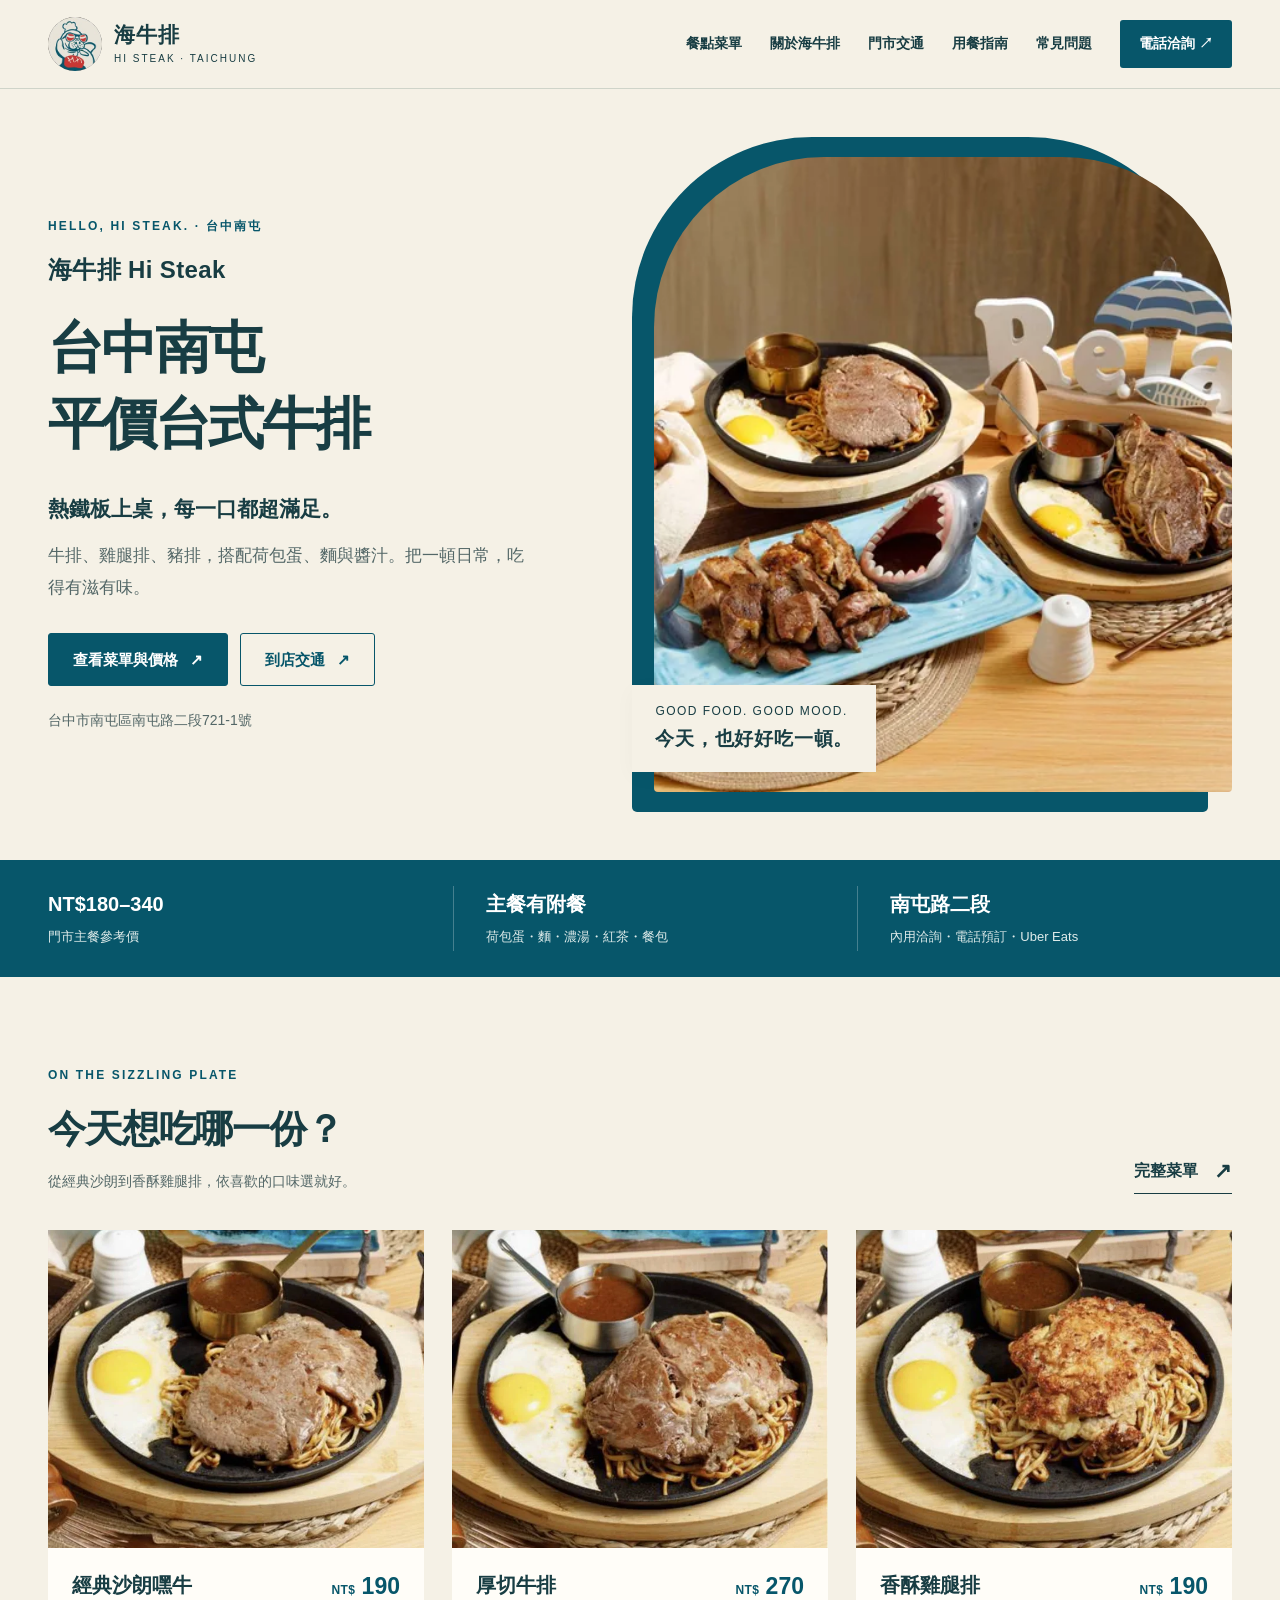
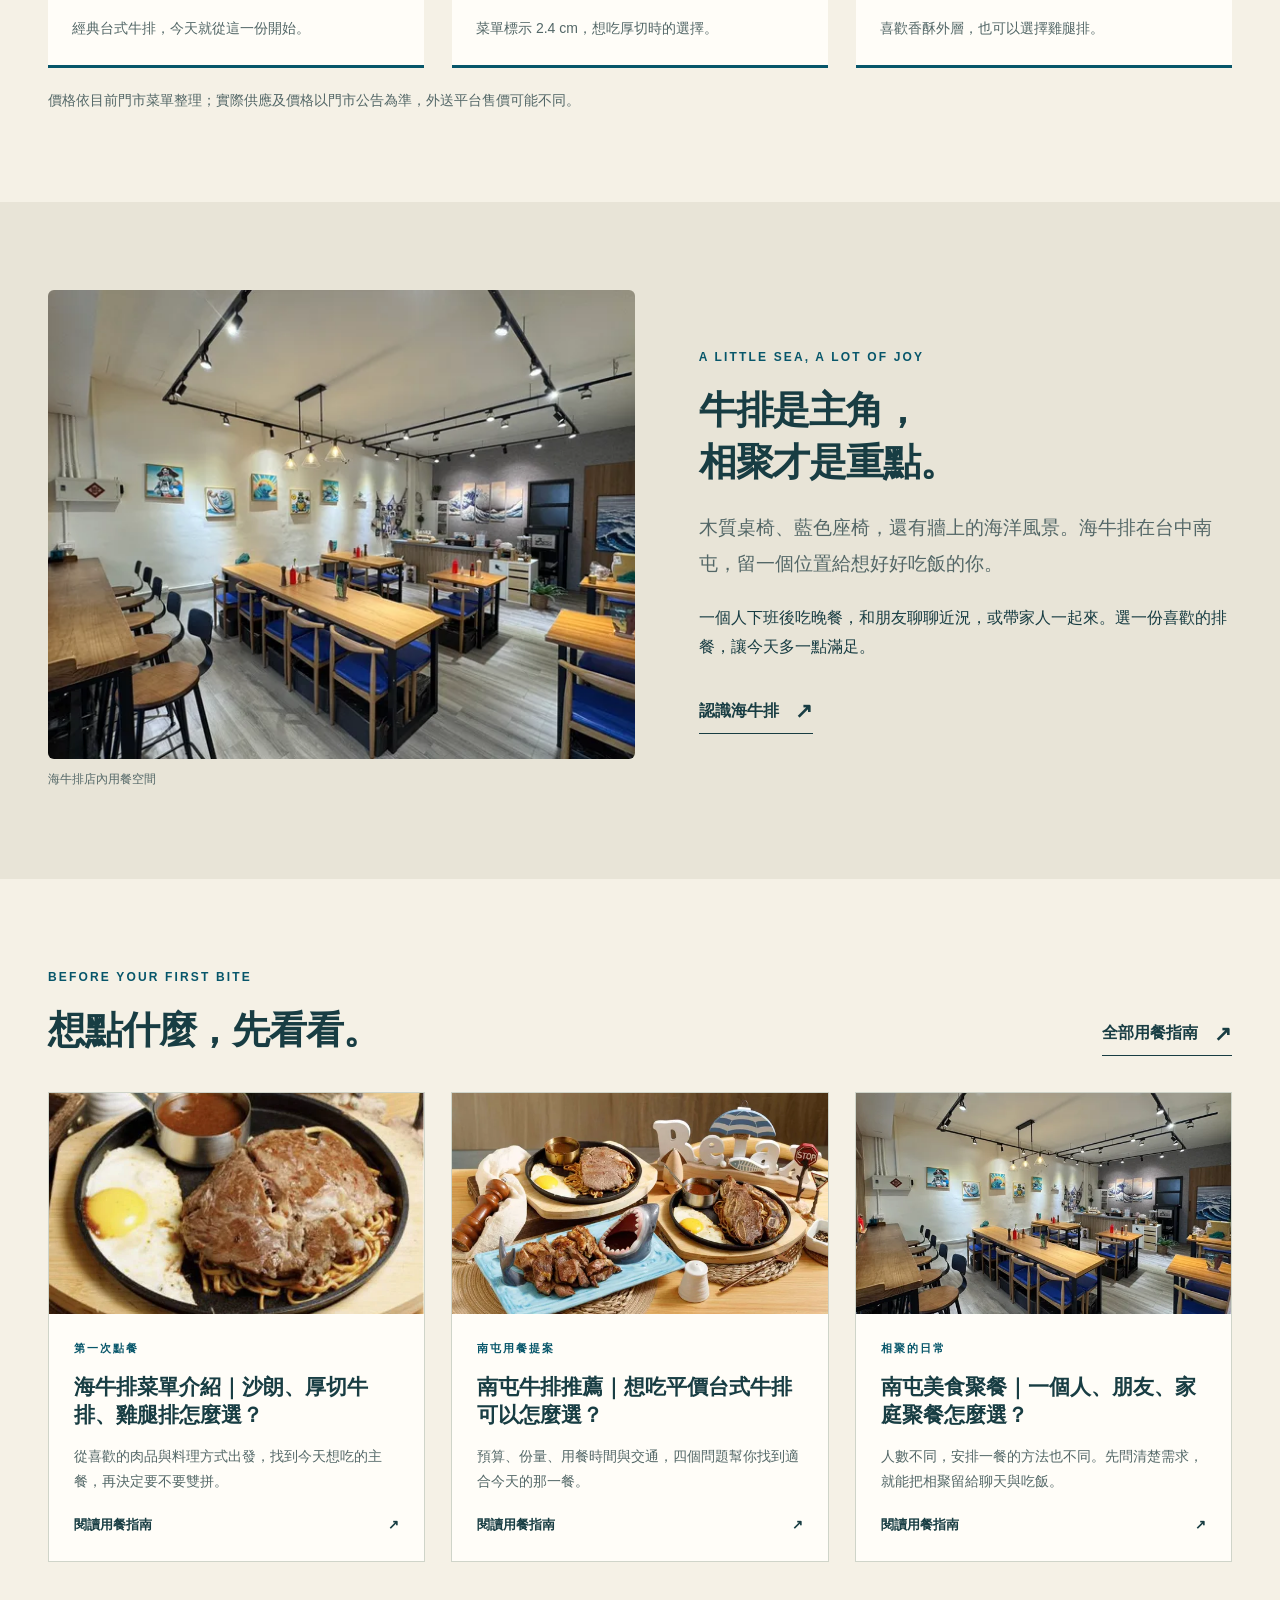
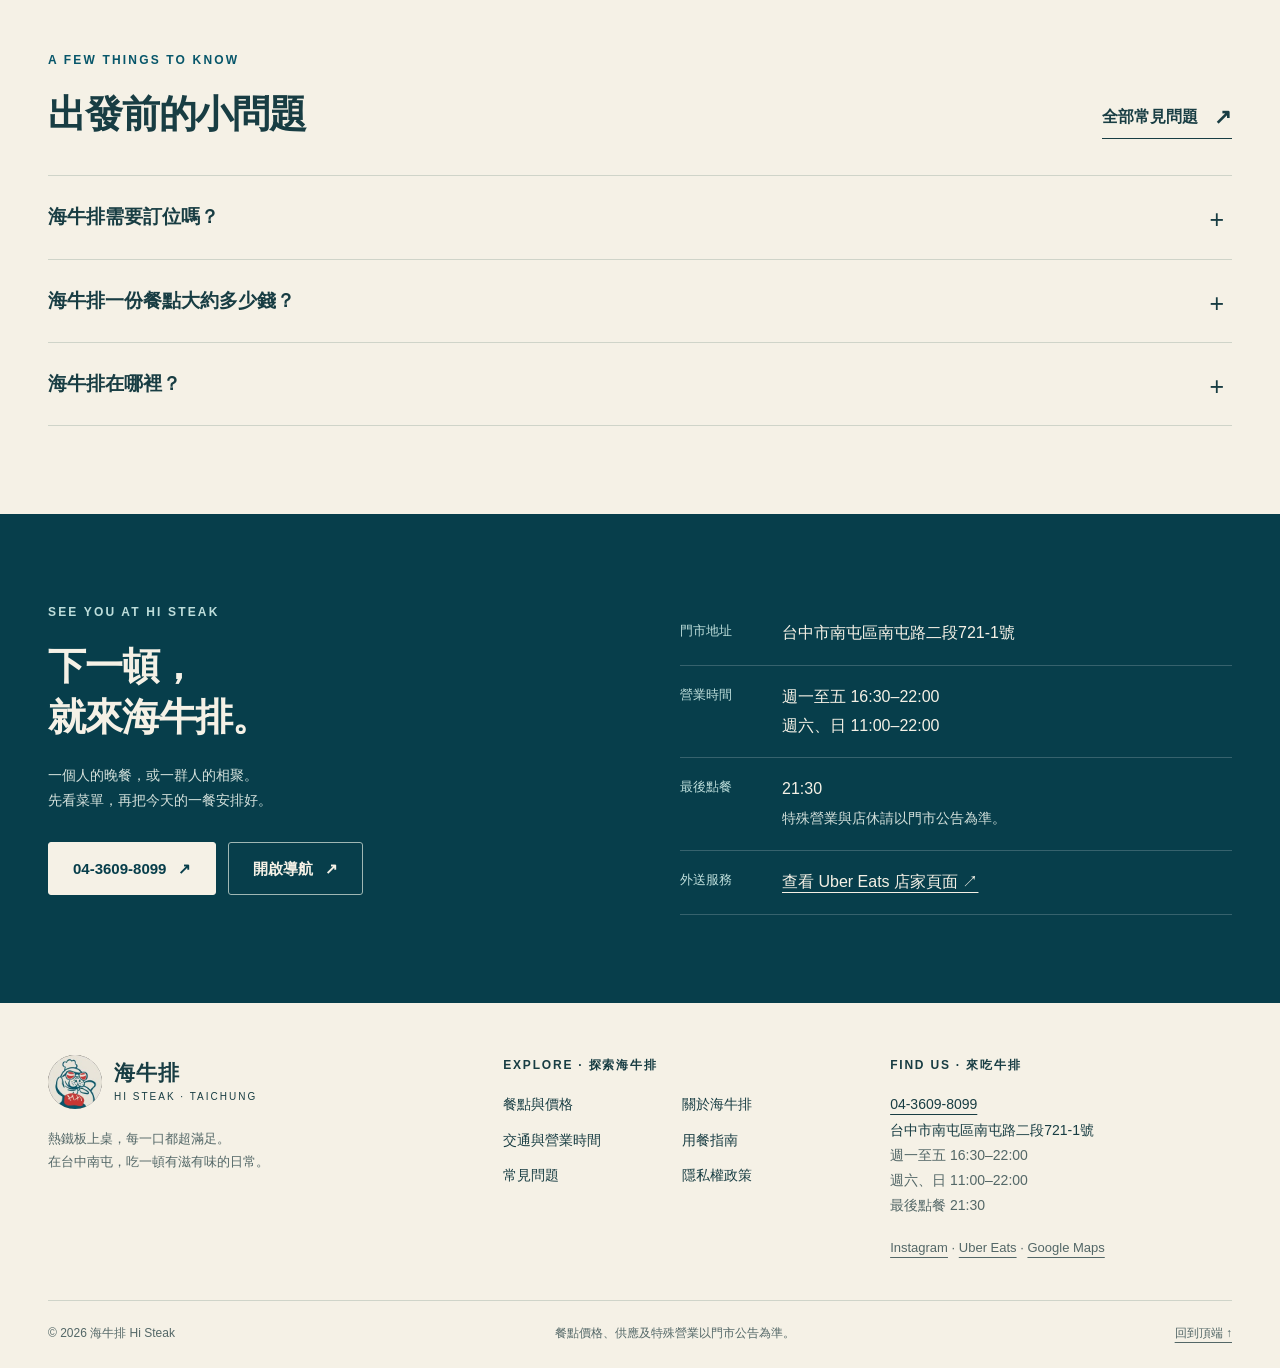
==== index.html @ e8133f8e "first commit" ====
<!doctype html>
<html lang="zh-Hant-TW" class="no-js">
<head>
<meta charset="utf-8"><meta name="viewport" content="width=device-width, initial-scale=1">
<title>海牛排 Hi Steak｜台中南屯平價台式牛排</title>
<meta name="description" content="海牛排 Hi Steak 官方網站。台中南屯路二段平價台式鐵板排餐，門市主餐 NT$180–340，提供牛排、雞腿排、豬排。查看文字菜單、地址、營業時間與 Uber Eats 外送資訊。">
<meta name="robots" content="index,follow,max-image-preview:large">
<meta name="theme-color" content="#07566a">
<link rel="canonical" href="https://histeak.shop/">
<meta property="og:type" content="website"><meta property="og:locale" content="zh_TW">
<meta property="og:site_name" content="海牛排 Hi Steak"><meta property="og:title" content="海牛排 Hi Steak｜台中南屯平價台式牛排">
<meta property="og:description" content="海牛排 Hi Steak 官方網站。台中南屯路二段平價台式鐵板排餐，門市主餐 NT$180–340，提供牛排、雞腿排、豬排。查看文字菜單、地址、營業時間與 Uber Eats 外送資訊。"><meta property="og:url" content="https://histeak.shop/">
<meta property="og:image" content="https://histeak.shop/assets/histeak-social.jpg"><meta property="og:image:width" content="1200"><meta property="og:image:height" content="630"><meta property="og:image:alt" content="海牛排 Hi Steak 台式鐵板排餐">
<meta name="twitter:card" content="summary_large_image"><meta name="twitter:title" content="海牛排 Hi Steak｜台中南屯平價台式牛排"><meta name="twitter:description" content="海牛排 Hi Steak 官方網站。台中南屯路二段平價台式鐵板排餐，門市主餐 NT$180–340，提供牛排、雞腿排、豬排。查看文字菜單、地址、營業時間與 Uber Eats 外送資訊。"><meta name="twitter:image" content="https://histeak.shop/assets/histeak-social.jpg">
<link rel="icon" type="image/jpeg" href="assets/logo.jpg"><link rel="stylesheet" href="styles.css">
<script src="script.js" defer></script>
<script type="application/ld+json">{
  "@context": "https://schema.org",
  "@graph": [
    {
      "@type": "Restaurant",
      "@id": "https://histeak.shop/#restaurant",
      "name": "海牛排 Hi Steak",
      "alternateName": [
        "海牛排",
        "Hi Steak",
        "海牛排 Hi STEAK"
      ],
      "url": "https://histeak.shop/",
      "telephone": "+886436098099",
      "description": "位於台中市南屯區南屯路二段的平價台式鐵板排餐餐廳，提供牛排、雞排、雞腿排與豬排。",
      "address": {
        "@type": "PostalAddress",
        "streetAddress": "南屯路二段721-1號",
        "addressLocality": "南屯區",
        "addressRegion": "台中市",
        "addressCountry": "TW"
      },
      "geo": {
        "@type": "GeoCoordinates",
        "latitude": 24.141104,
        "longitude": 120.6361726
      },
      "image": [
        "https://histeak.shop/assets/histeak-table-1200.webp",
        "https://histeak.shop/assets/histeak-interior-1200.webp"
      ],
      "logo": "https://histeak.shop/assets/logo.jpg",
      "servesCuisine": [
        "台式牛排",
        "鐵板排餐"
      ],
      "priceRange": "NT$180–340（門市主餐）",
      "hasMenu": "https://histeak.shop/menu/",
      "menu": "https://histeak.shop/menu/",
      "hasMap": "https://www.google.com/maps/search/?api=1&query=%E6%B5%B7%E7%89%9B%E6%8E%92%20Hi%20Steak&query_place_id=ChIJCwznMwA9aTQRCkrQwihSu3w",
      "sameAs": [
        "https://www.instagram.com/hi_steakhouse/",
        "https://www.ubereats.com/tw/store/%E6%B5%B7%E7%89%9B%E6%8E%92-hi-steak/OaaZ4mz2W0aBt57IbIxc4g"
      ],
      "openingHoursSpecification": [
        {
          "@type": "OpeningHoursSpecification",
          "dayOfWeek": [
            "Monday",
            "Tuesday",
            "Wednesday",
            "Thursday",
            "Friday"
          ],
          "opens": "16:30",
          "closes": "22:00"
        },
        {
          "@type": "OpeningHoursSpecification",
          "dayOfWeek": [
            "Saturday",
            "Sunday"
          ],
          "opens": "11:00",
          "closes": "22:00"
        }
      ]
    },
    {
      "@type": "WebSite",
      "@id": "https://histeak.shop/#website",
      "url": "https://histeak.shop/",
      "name": "海牛排 Hi Steak",
      "alternateName": [
        "海牛排",
        "Hi Steak"
      ],
      "inLanguage": "zh-Hant-TW",
      "publisher": {
        "@id": "https://histeak.shop/#restaurant"
      }
    },
    {
      "@type": "WebPage",
      "@id": "https://histeak.shop/#webpage",
      "url": "https://histeak.shop/",
      "name": "海牛排 Hi Steak｜台中南屯平價台式牛排",
      "description": "海牛排 Hi Steak 官方網站。台中南屯路二段平價台式鐵板排餐，門市主餐 NT$180–340，提供牛排、雞腿排、豬排。查看文字菜單、地址、營業時間與 Uber Eats 外送資訊。",
      "inLanguage": "zh-Hant-TW",
      "isPartOf": {
        "@id": "https://histeak.shop/#website"
      },
      "about": {
        "@id": "https://histeak.shop/#restaurant"
      }
    }
  ]
}</script>
</head>
<body><a class="skip" href="#main">跳至主要內容</a><header class="site-header" id="top"><nav class="nav-shell wrap" aria-label="主要導覽"><a class="brand" href="/" data-local="index.html" aria-label="海牛排 Hi Steak 首頁"><img src="assets/logo.jpg" width="54" height="54" alt=""><span><strong>海牛排</strong><small>HI STEAK · TAICHUNG</small></span></a><button class="nav-toggle" aria-controls="nav-links" aria-expanded="false" aria-label="開啟導覽選單">選單 <span aria-hidden="true">☰</span></button><div class="nav-links" id="nav-links"><a href="/menu/" data-local="menu/index.html">餐點菜單</a><a href="/about/" data-local="about/index.html">關於海牛排</a><a href="/location/" data-local="location/index.html">門市交通</a><a href="/blog/" data-local="blog/index.html">用餐指南</a><a href="/faq/" data-local="faq/index.html">常見問題</a><a class="nav-phone" href="tel:+886436098099">電話洽詢 ↗</a></div></nav></header><main id="main"><section class="hero wrap"><div><p class="eyebrow">HELLO, HI STEAK. · 台中南屯</p><h1><span class="name">海牛排 Hi Steak<span class="sep">｜</span></span><span class="locale">台中南屯<br>平價台式牛排</span></h1><p class="tagline">熱鐵板上桌，每一口都超滿足。</p><p class="lead">牛排、雞腿排、豬排，搭配荷包蛋、麵與醬汁。把一頓日常，吃得有滋有味。</p><div class="actions"><a class="button" href="/menu/" data-local="menu/index.html">查看菜單與價格 <span aria-hidden="true">↗</span></a><a class="button outline" href="/location/" data-local="location/index.html">到店交通 <span aria-hidden="true">↗</span></a></div><p class="small" style="margin-top:22px">台中市南屯區南屯路二段721-1號</p></div><figure class="hero-photo"><img src="assets/histeak-table-1200.webp" alt="海牛排沙朗、帶骨牛小排與肉類餐點擺放在木桌上" width="1200" height="960" decoding="async" fetchpriority="high" srcset="assets/histeak-table-640.webp 640w, assets/histeak-table-1200.webp 1200w, assets/histeak-table-1800.webp 1800w" sizes="(max-width: 800px) calc(100vw - 40px), 600px"><figcaption>GOOD FOOD. GOOD MOOD.<strong>今天，也好好吃一頓。</strong></figcaption></figure></section>
<div class="ribbon"><div class="wrap ribbon-inner"><div><strong>NT$180–340</strong><span>門市主餐參考價</span></div><div><strong>主餐有附餐</strong><span>荷包蛋・麵・濃湯・紅茶・餐包</span></div><div><strong>南屯路二段</strong><span>內用洽詢・電話預訂・Uber Eats</span></div></div></div>
<section class="section wrap" id="steaks"><div id="menu" class="section-head"><div><p class="eyebrow">ON THE SIZZLING PLATE</p><h2>今天想吃哪一份？</h2><p class="small">從經典沙朗到香酥雞腿排，依喜歡的口味選就好。</p></div><a class="text-link" href="/menu/" data-local="menu/index.html">完整菜單 <span class="arrow" aria-hidden="true">↗</span></a></div><div class="dish-grid"><article class="dish-card"><figure><img src="assets/sirloin.webp" alt="海牛排經典沙朗嘿牛搭配荷包蛋與麵" width="640" height="643" decoding="async" loading="lazy"></figure><div class="dish-body"><div class="dish-meta"><h3>經典沙朗嘿牛</h3><div class="price"><small>NT$</small> 190</div></div><p>經典台式牛排，今天就從這一份開始。</p></div></article><article class="dish-card"><figure><img src="assets/thick-steak.webp" alt="海牛排厚切牛排搭配荷包蛋與麵" width="640" height="640" decoding="async" loading="lazy"></figure><div class="dish-body"><div class="dish-meta"><h3>厚切牛排</h3><div class="price"><small>NT$</small> 270</div></div><p>菜單標示 2.4 cm，想吃厚切時的選擇。</p></div></article><article class="dish-card"><figure><img src="assets/crispy-chicken.webp" alt="海牛排香酥雞腿排搭配荷包蛋與麵" width="640" height="643" decoding="async" loading="lazy"></figure><div class="dish-body"><div class="dish-meta"><h3>香酥雞腿排</h3><div class="price"><small>NT$</small> 190</div></div><p>喜歡香酥外層，也可以選擇雞腿排。</p></div></article></div><p class="small" style="margin-top:20px">價格依目前門市菜單整理；實際供應及價格以門市公告為準，外送平台售價可能不同。</p></section>
<section class="section about-strip" id="story"><div class="wrap split"><figure class="split-photo" id="space"><img src="assets/histeak-interior-1200.webp" alt="海牛排店內木質桌椅、藍色座椅與海洋掛畫" width="1200" height="900" decoding="async" loading="lazy" srcset="assets/histeak-interior-640.webp 640w, assets/histeak-interior-1200.webp 1200w" sizes="(max-width: 800px) calc(100vw - 40px), 600px"><figcaption>海牛排店內用餐空間</figcaption></figure><div><p class="eyebrow">A LITTLE SEA, A LOT OF JOY</p><h2>牛排是主角，<br>相聚才是重點。</h2><p class="lead">木質桌椅、藍色座椅，還有牆上的海洋風景。海牛排在台中南屯，留一個位置給想好好吃飯的你。</p><p>一個人下班後吃晚餐，和朋友聊聊近況，或帶家人一起來。選一份喜歡的排餐，讓今天多一點滿足。</p><div class="actions"><a class="text-link" href="/about/" data-local="about/index.html">認識海牛排 <span class="arrow" aria-hidden="true">↗</span></a></div></div></div></section>
<section class="section wrap"><div class="section-head"><div><p class="eyebrow">BEFORE YOUR FIRST BITE</p><h2>想點什麼，先看看。</h2></div><a class="text-link" href="/blog/" data-local="blog/index.html">全部用餐指南 <span class="arrow" aria-hidden="true">↗</span></a></div><div class="article-grid"><a class="article-card" href="/blog/hi-steak-menu/" data-local="blog/hi-steak-menu/index.html"><img src="assets/thick-steak.webp" alt="海牛排厚切牛排搭配荷包蛋與鐵板麵" width="640" height="640" decoding="async" loading="lazy"><div class="article-card-body"><div class="eyebrow">第一次點餐</div><h3>海牛排菜單介紹｜沙朗、厚切牛排、雞腿排怎麼選？</h3><p>從喜歡的肉品與料理方式出發，找到今天想吃的主餐，再決定要不要雙拼。</p><span class="more">閱讀用餐指南 <span aria-hidden="true">↗</span></span></div></a><a class="article-card" href="/blog/nantun-steak/" data-local="blog/nantun-steak/index.html"><img src="assets/histeak-table-1200.webp" alt="海牛排的沙朗、帶骨牛小排與肉類餐點" width="1200" height="960" decoding="async" loading="lazy" srcset="assets/histeak-table-640.webp 640w, assets/histeak-table-1200.webp 1200w, assets/histeak-table-1800.webp 1800w" sizes="(max-width: 800px) calc(100vw - 40px), 600px"><div class="article-card-body"><div class="eyebrow">南屯用餐提案</div><h3>南屯牛排推薦｜想吃平價台式牛排可以怎麼選？</h3><p>預算、份量、用餐時間與交通，四個問題幫你找到適合今天的那一餐。</p><span class="more">閱讀用餐指南 <span aria-hidden="true">↗</span></span></div></a><a class="article-card" href="/blog/nantun-food/" data-local="blog/nantun-food/index.html"><img src="assets/histeak-interior-1200.webp" alt="海牛排店內桌椅配置與海洋主題空間" width="1200" height="900" decoding="async" loading="lazy" srcset="assets/histeak-interior-640.webp 640w, assets/histeak-interior-1200.webp 1200w" sizes="(max-width: 800px) calc(100vw - 40px), 600px"><div class="article-card-body"><div class="eyebrow">相聚的日常</div><h3>南屯美食聚餐｜一個人、朋友、家庭聚餐怎麼選？</h3><p>人數不同，安排一餐的方法也不同。先問清楚需求，就能把相聚留給聊天與吃飯。</p><span class="more">閱讀用餐指南 <span aria-hidden="true">↗</span></span></div></a></div></section>
<section class="section wrap" style="padding-top:0"><div class="section-head"><div><p class="eyebrow">A FEW THINGS TO KNOW</p><h2>出發前的小問題</h2></div><a class="text-link" href="/faq/" data-local="faq/index.html">全部常見問題 <span class="arrow" aria-hidden="true">↗</span></a></div><div class="faq-list"><details id="booking"><summary>海牛排需要訂位嗎？</summary><div class="answer"><p>建議多人聚餐、假日或有特定用餐時間時，先撥打 <a href="tel:+886436098099">04-3609-8099</a> 詢問訂位與當日候位情況。是否能保留座位、可接受人數與安排方式，以門市回覆為準；網站沒有線上即時訂位功能。</p></div></details><details id="price"><summary>海牛排一份餐點大約多少錢？</summary><div class="answer"><p>依目前門市菜單，主餐約 NT$180–340：經典雞排與里肌豬排 NT$180，沙朗及雞腿排 NT$190，厚切牛排 NT$270，帶骨牛小排 NT$340。加購與單點另計，詳細品項請看 <a href="/menu/" data-local="menu/index.html">完整菜單</a>。實際價格以門市公告為準，外送平台可能不同。</p></div></details><details id="address"><summary>海牛排在哪裡？</summary><div class="answer"><p>海牛排 Hi Steak 位於台中市南屯區南屯路二段721-1號。請前往 <a href="/location/" data-local="location/index.html">交通與營業資訊</a> 開啟 Google Maps 導航；停車位置、費用與當日路況請出發前確認。</p></div></details></div></section><section class="visit-block section" id="visit"><div class="wrap visit-grid"><div><p class="eyebrow">SEE YOU AT HI STEAK</p><h2>下一頓，<br>就來海牛排。</h2><p class="small" style="margin-top:20px">一個人的晚餐，或一群人的相聚。<br>先看菜單，再把今天的一餐安排好。</p><div class="actions"><a class="button light" href="tel:+886436098099">04-3609-8099 <span aria-hidden="true">↗</span></a><a href="https://www.google.com/maps/dir/?api=1&amp;destination=%E6%B5%B7%E7%89%9B%E6%8E%92%20Hi%20Steak&amp;destination_place_id=ChIJCwznMwA9aTQRCkrQwihSu3w" target="_blank" rel="noopener noreferrer" class="button outline">開啟導航 <span aria-hidden="true">↗</span></a></div></div><dl><div><dt>門市地址</dt><dd>台中市南屯區南屯路二段721-1號</dd></div><div><dt>營業時間</dt><dd>週一至五 16:30–22:00<br>週六、日 11:00–22:00</dd></div><div><dt>最後點餐</dt><dd>21:30<br><span class="small">特殊營業與店休請以門市公告為準。</span></dd></div><div><dt>外送服務</dt><dd><a href="https://www.ubereats.com/tw/store/%E6%B5%B7%E7%89%9B%E6%8E%92-hi-steak/OaaZ4mz2W0aBt57IbIxc4g" target="_blank" rel="noopener noreferrer">查看 Uber Eats 店家頁面 ↗</a></dd></div></dl></div></section></main><footer class="site-footer"><div class="wrap"><div class="footer-top"><div><a class="brand" href="/" data-local="index.html" aria-label="海牛排 Hi Steak 首頁"><img src="assets/logo.jpg" width="54" height="54" alt=""><span><strong>海牛排</strong><small>HI STEAK · TAICHUNG</small></span></a><p>熱鐵板上桌，每一口都超滿足。<br>在台中南屯，吃一頓有滋有味的日常。</p></div><div><div class="footer-heading">EXPLORE · 探索海牛排</div><div class="footer-links"><a href="/menu/" data-local="menu/index.html">餐點與價格</a><a href="/about/" data-local="about/index.html">關於海牛排</a><a href="/location/" data-local="location/index.html">交通與營業時間</a><a href="/blog/" data-local="blog/index.html">用餐指南</a><a href="/faq/" data-local="faq/index.html">常見問題</a><a href="/privacy/" data-local="privacy/index.html">隱私權政策</a></div></div><div class="footer-contact"><div class="footer-heading">FIND US · 來吃牛排</div><a href="tel:+886436098099">04-3609-8099</a><br>台中市南屯區南屯路二段721-1號<br><span class="small">週一至五 16:30–22:00<br>週六、日 11:00–22:00<br>最後點餐 21:30</span><p><a href="https://www.instagram.com/hi_steakhouse/" target="_blank" rel="noopener noreferrer">Instagram</a> · <a href="https://www.ubereats.com/tw/store/%E6%B5%B7%E7%89%9B%E6%8E%92-hi-steak/OaaZ4mz2W0aBt57IbIxc4g" target="_blank" rel="noopener noreferrer">Uber Eats</a> · <a href="https://www.google.com/maps/search/?api=1&amp;query=%E6%B5%B7%E7%89%9B%E6%8E%92%20Hi%20Steak&amp;query_place_id=ChIJCwznMwA9aTQRCkrQwihSu3w" target="_blank" rel="noopener noreferrer">Google Maps</a></p></div></div><div class="footer-bottom"><span>© 2026 海牛排 Hi Steak</span><span>餐點價格、供應及特殊營業以門市公告為準。</span><a href="#top">回到頂端 ↑</a></div></div></footer><nav class="mobile-bar" aria-label="快速操作"><a href="/menu/" data-local="menu/index.html">查看菜單</a><a href="tel:+886436098099">電話洽詢</a><a href="https://www.google.com/maps/dir/?api=1&amp;destination=%E6%B5%B7%E7%89%9B%E6%8E%92%20Hi%20Steak&amp;destination_place_id=ChIJCwznMwA9aTQRCkrQwihSu3w" target="_blank" rel="noopener noreferrer">到店導航</a></nav></body></html>
---- styles.css ----
:root{--ink:#183d43;--ocean:#07566a;--deep:#073e4b;--paper:#f5f1e6;--white:#fffdf8;--red:#b83b2f;--muted:#536767;--line:#cfd4c9;--sand:#e8e2d1;--radius:6px;--nav:88px}
*{box-sizing:border-box}html{scroll-behavior:smooth;scroll-padding-top:110px}body{margin:0;background:var(--paper);color:var(--ink);font-family:"Noto Sans CJK TC","PingFang TC","Microsoft JhengHei",sans-serif;font-size:16px;line-height:1.8;-webkit-font-smoothing:antialiased}a{color:inherit;text-underline-offset:5px}img{display:block;width:100%;height:auto}button{font:inherit}h1,h2,h3,p,figure{margin:0}h1,h2,h3{line-height:1.35;overflow-wrap:anywhere}h1{font-size:clamp(34px,4vw,54px);letter-spacing:-.045em}h2{font-size:clamp(28px,3vw,40px);letter-spacing:-.03em}h3{font-size:22px}p+p{margin-top:16px}.wrap{width:min(1200px,calc(100% - 96px));margin-inline:auto}.section{padding-block:88px}.eyebrow{font-size:12px;font-weight:800;letter-spacing:.18em;color:var(--ocean);margin-bottom:16px}.lead{font-size:19px;color:var(--muted);max-width:680px;margin-top:22px;line-height:1.9}.muted,.small{color:var(--muted)}.small{font-size:14px}.skip{position:fixed;z-index:100;top:10px;left:16px;background:var(--white);padding:12px;transform:translateY(-150%)}.skip:focus{transform:none}:focus-visible{outline:3px solid var(--red);outline-offset:5px}a:hover{color:var(--red)}
.site-header{position:sticky;top:0;z-index:30;background:rgba(245,241,230,.98);border-bottom:1px solid var(--line)}.nav-shell{height:var(--nav);display:flex;align-items:center;gap:32px;justify-content:space-between}.brand{display:flex;align-items:center;gap:12px;text-decoration:none;flex-shrink:0}.brand img{width:54px;height:54px;border-radius:50%}.brand strong{display:block;font-size:21px;line-height:1.2;letter-spacing:.04em}.brand small{display:block;line-height:1.4;letter-spacing:.2em;font-size:10px;margin-top:5px}.nav-links{display:flex;align-items:center;gap:28px}.nav-links a{font-size:14px;font-weight:700;text-decoration:none;padding:12px 0}.nav-links a[aria-current=page]{color:var(--red);box-shadow:inset 0 -2px var(--red)}.nav-links .nav-phone{padding:11px 19px;background:var(--ocean);color:white;border-radius:3px}.nav-links .nav-phone:hover{background:var(--deep)}.nav-toggle{display:none}.button{display:inline-flex;align-items:center;justify-content:center;gap:12px;min-height:50px;padding:12px 24px;background:var(--ocean);color:white;text-decoration:none;font-weight:700;font-size:15px;border:1px solid var(--ocean);border-radius:3px;transition:background .18s,color .18s}.button:hover{color:white;background:var(--deep)}.button.light{background:var(--paper);border-color:var(--paper);color:var(--deep)}.button.outline{background:transparent;color:var(--ocean)}.button.outline:hover{background:var(--sand)}.actions{display:flex;flex-wrap:wrap;gap:12px;margin-top:28px}.text-link{display:inline-flex;align-items:center;gap:16px;min-height:44px;font-weight:700;text-decoration:none;border-bottom:1px solid currentColor}.arrow{font-size:21px;font-family:Arial,sans-serif}
.hero{display:grid;grid-template-columns:.95fr 1.05fr;min-height:640px;align-items:center;padding-block:48px;gap:42px}.hero h1{font-size:clamp(36px,4.4vw,60px)}.hero h1 .name{font-size:24px;display:block;letter-spacing:.015em;margin-bottom:24px}.hero .sep{position:absolute;width:1px;height:1px;overflow:hidden;clip-path:inset(50%)}.hero h1 .locale{display:block}.hero .tagline{margin-top:28px;font-size:21px;font-weight:650}.hero .lead{margin-top:12px;font-size:17px;max-width:480px}.hero-photo{position:relative;padding:20px 0 20px 22px}.hero-photo:before{content:"";position:absolute;z-index:-1;inset:0 24px 0 0;background:var(--ocean);border-radius:180px 180px 5px 5px}.hero-photo img{aspect-ratio:1/1.1;object-fit:cover;border-radius:170px 170px 4px 4px;object-position:48% 50%}.hero-photo figcaption{position:absolute;bottom:40px;left:0;background:var(--paper);padding:16px 23px;box-shadow:0 5px 20px #00000008;font-size:12px;letter-spacing:.12em}.hero-photo figcaption strong{font-size:19px;letter-spacing:.04em;display:block}.ribbon{background:var(--ocean);color:white}.ribbon-inner{display:grid;grid-template-columns:repeat(3,1fr);padding-block:26px;gap:30px}.ribbon-inner div+div{border-left:1px solid #ffffff40;padding-left:32px}.ribbon strong{font-size:20px;display:block}.ribbon span{font-size:13px;color:#e0eceb}.section-head{display:flex;justify-content:space-between;align-items:end;gap:28px;margin-bottom:36px}.section-head .small{max-width:450px;margin-top:14px}.dish-grid{display:grid;grid-template-columns:repeat(3,minmax(0,1fr));gap:28px}.dish-card{background:var(--white);border-bottom:3px solid var(--ocean)}.dish-card img{aspect-ratio:1.18;object-fit:cover;transition:transform .3s}.dish-card figure{overflow:hidden}.dish-card:hover img{transform:scale(1.025)}.dish-body{padding:24px}.dish-meta{display:flex;align-items:start;justify-content:space-between;gap:20px}.dish-meta h3{font-size:20px}.price{font-size:23px;font-weight:800;white-space:nowrap;line-height:1.3;color:var(--ocean)}.price small{font-size:12px;letter-spacing:.03em}.dish-body p{margin-top:14px;font-size:14px;color:var(--muted)}.note{border-left:3px solid var(--ocean);background:#ebe9dd;padding:20px 24px;margin-block:24px;line-height:1.8}.note p{font-size:15px}.split{display:grid;grid-template-columns:1.1fr 1fr;gap:64px;align-items:center}.split-photo img{aspect-ratio:1.25;object-fit:cover;border-radius:var(--radius)}.split-photo figcaption{font-size:12px;margin-top:10px;color:var(--muted)}.split p:not(.eyebrow){margin-top:22px}.about-strip{background:#e8e4d7}.article-grid{display:grid;grid-template-columns:repeat(3,minmax(0,1fr));gap:26px}.article-card{display:flex;flex-direction:column;border:1px solid var(--line);background:var(--white);text-decoration:none}.article-card img{aspect-ratio:1.7;object-fit:cover}.article-card .article-card-body{padding:25px;display:flex;flex-direction:column;flex:1}.article-card .eyebrow{margin:0 0 14px;font-size:11px}.article-card h2,.article-card h3{font-size:21px}.article-card p{color:var(--muted);font-size:14px;margin:15px 0 18px}.article-card .more{font-size:13px;font-weight:750;margin-top:auto;display:flex;justify-content:space-between}.article-card:hover{border-color:var(--ocean);color:var(--ink)}.article-card:hover .more{color:var(--red)}.visit-block{background:var(--deep);color:var(--paper)}.visit-block .eyebrow{color:#bededb}.visit-block .small{color:#d4e1dc}.visit-grid{display:grid;grid-template-columns:1fr 1fr;gap:80px;align-items:start}.visit-block dl{margin:0}.visit-block dl>div{padding:17px 0;border-bottom:1px solid #ffffff30;display:grid;grid-template-columns:82px 1fr;gap:20px}.visit-block dt{color:#bededb;font-size:13px}.visit-block dd{margin:0;font-size:16px}.visit-block a:hover{color:#fff}.visit-block .button.outline{color:var(--paper);border-color:#9fb7b4}.visit-block .button.outline:hover{background:#ffffff15}
.breadcrumbs{display:flex;flex-wrap:wrap;gap:8px;list-style:none;padding:24px 0;margin:0;font-size:12px;color:var(--muted)}.breadcrumbs li+li:before{content:"/";margin-right:8px;opacity:.7}.breadcrumbs a{text-decoration:none}.page-intro{padding:25px 0 52px;max-width:830px}.page-intro h1{max-width:900px}.page-intro .eyebrow{margin-bottom:18px}.page-intro .lead{max-width:750px}.page-top{border-bottom:1px solid var(--line)}.anchor-nav{display:flex;gap:10px;flex-wrap:wrap;margin-bottom:48px}.anchor-nav a{padding:9px 20px;min-height:44px;text-decoration:none;border:1px solid var(--ocean);border-radius:3px;color:var(--ocean);font-weight:700;font-size:14px}.anchor-nav a:hover{background:var(--ocean);color:white}.menu-section{margin-bottom:62px}.menu-section h2{margin-bottom:12px}.menu-table{width:100%;border-collapse:collapse;margin-top:24px}.menu-table th{text-align:left;font-size:13px;padding:16px 20px;background:var(--ocean);color:white}.menu-table td{padding:20px;border-bottom:1px solid var(--line);vertical-align:top;background:var(--white)}.menu-table th:last-child,.menu-table td:last-child{text-align:right;white-space:nowrap;width:130px}.menu-table td strong{display:block;font-size:18px}.menu-table td small{display:block;color:var(--muted);font-size:14px;margin-top:5px}.menu-table td:last-child{font-weight:800;font-size:20px;color:var(--ocean)}.menu-layout{display:grid;grid-template-columns:1fr 280px;gap:48px;align-items:start}.menu-aside{position:sticky;top:120px;background:var(--ocean);color:var(--paper);padding:28px}.menu-aside h2{font-size:23px}.menu-aside p{font-size:14px;margin-top:18px}.menu-aside .button{width:100%;margin-top:24px}.menu-aside .small{color:#dde7df}.hours{width:100%;border-collapse:collapse;margin-top:24px}.hours th,.hours td{padding:14px 0;border-bottom:1px solid var(--line);text-align:left}.hours th{font-size:14px;font-weight:600}.hours td{font-weight:700;text-align:right}.location-grid{display:grid;grid-template-columns:1fr 1fr;gap:64px}.location-grid h2{font-size:28px}.location-grid h3{font-size:19px;margin-top:28px}.location-grid p{margin-top:16px}.location-photo{margin-bottom:26px}.location-photo img{aspect-ratio:1.5;object-fit:cover}.address{font-style:normal;margin-top:20px;font-size:19px}.map-link{padding:28px;border:1px solid var(--line);background:var(--white)}.map-link h3{margin-top:0}.two-up{display:grid;grid-template-columns:1fr 1fr;gap:26px}.info-panel{border-top:3px solid var(--ocean);padding:28px;background:var(--white)}.info-panel h3{margin-bottom:15px}.info-panel p{color:var(--muted)}.faq-layout{display:grid;grid-template-columns:280px 1fr;gap:56px;align-items:start}.faq-help{padding:28px;background:var(--sand)}.faq-help h2{font-size:24px}.faq-help p{margin-top:15px}.faq-list details{border-bottom:1px solid var(--line)}.faq-list details:first-child{border-top:1px solid var(--line)}.faq-list summary{padding:24px 42px 24px 0;cursor:pointer;position:relative;list-style:none;font-size:19px;font-weight:700}.faq-list summary::-webkit-details-marker{display:none}.faq-list summary:after{content:"+";position:absolute;right:8px;font-family:Arial;font-weight:400;font-size:25px;top:21px}.faq-list details[open] summary:after{content:"−"}.faq-list .answer{padding:0 32px 24px 0;color:var(--muted);font-size:16px}.faq-list .answer a{color:var(--ocean)}
.blog-list{display:grid;grid-template-columns:repeat(2,minmax(0,1fr));gap:32px}.blog-list .article-card:first-child{grid-column:1/-1;display:grid;grid-template-columns:1.1fr 1fr}.blog-list .article-card:first-child img{aspect-ratio:1.5;height:100%}.blog-list .article-card:first-child .article-card-body{padding:40px;justify-content:center}.blog-list .article-card:first-child h2{font-size:29px}.article-intro{max-width:920px}.article-meta{display:flex;flex-wrap:wrap;gap:10px 22px;font-size:13px;color:var(--muted);margin-top:24px}.article-cover{margin-top:0}.article-cover img{max-height:440px;object-fit:cover;aspect-ratio:2.4}.article-layout{display:grid;grid-template-columns:minmax(0,760px) 260px;gap:70px;justify-content:space-between}.prose{font-size:17px;line-height:2}.prose h2{font-size:27px;margin:50px 0 20px;scroll-margin-top:115px}.prose h2:first-child{margin-top:0}.prose h3{font-size:21px;margin:30px 0 15px}.prose p{margin-bottom:20px}.prose ul,.prose ol{padding-left:1.5em;margin-block:20px}.prose li{margin:8px 0}.prose a{color:var(--ocean)}.prose table{border-collapse:collapse;width:100%;margin-block:24px;font-size:15px}.prose th,.prose td{text-align:left;padding:15px;border:1px solid var(--line);vertical-align:top}.prose th{background:var(--sand)}.article-aside{position:sticky;top:120px;align-self:start;padding:24px;border:1px solid var(--line)}.article-aside h2{font-size:16px}.article-aside ol{padding-left:20px;margin:18px 0 25px;font-size:14px}.article-aside li{margin:12px 0}.article-aside a{text-decoration:none}.article-aside .button{font-size:14px;width:100%;padding:10px}.related{border-top:1px solid var(--line)}.privacy-copy{max-width:820px}.site-footer{padding:52px 0 24px}.footer-top{display:grid;grid-template-columns:1.2fr 1fr 1fr;gap:45px;padding-bottom:40px}.footer-top p{font-size:13px;color:var(--muted);margin-top:18px}.footer-links{display:grid;grid-template-columns:1fr 1fr;gap:10px 16px}.footer-links a{font-size:14px;text-decoration:none}.footer-heading{font-size:12px;font-weight:800;letter-spacing:.15em;margin-bottom:16px}.footer-contact{font-size:14px}.footer-bottom{display:flex;justify-content:space-between;flex-wrap:wrap;gap:14px;border-top:1px solid var(--line);padding-top:22px;font-size:12px;color:var(--muted)}.mobile-bar{display:none}.error-page{text-align:center;padding-block:100px}.error-page .actions{justify-content:center}.error-page p{margin-top:25px}.visually-hidden{position:absolute;width:1px;height:1px;clip-path:inset(50%);overflow:hidden;white-space:nowrap}
@media(min-width:1600px){.wrap{width:min(1300px,calc(100% - 160px))}.hero{min-height:720px}.hero h1{font-size:65px}}
@media(max-width:1050px){.wrap{width:calc(100% - 64px)}.nav-links{gap:17px}.brand strong{font-size:18px}.brand img{width:46px;height:46px}.hero{gap:30px;min-height:590px}.hero h1{font-size:42px}.hero h1 .name{font-size:21px}.menu-layout{grid-template-columns:1fr 240px;gap:28px}.article-layout{grid-template-columns:minmax(0,1fr) 230px;gap:35px}.dish-grid{gap:18px}.dish-body{padding:20px}.dish-meta{flex-direction:column;gap:12px}.split{gap:36px}.visit-grid{gap:40px}}
@media(max-width:800px){:root{--nav:74px}.wrap{width:calc(100% - 40px)}.section{padding-block:60px}.nav-shell{gap:14px}.brand img{width:45px;height:45px}.brand strong{font-size:18px}.nav-toggle{display:flex;align-items:center;justify-content:center;gap:8px;background:transparent;border:1px solid var(--line);padding:8px 12px;min-height:44px;color:var(--ink);font-size:13px;font-weight:700}.nav-links{position:absolute;top:var(--nav);left:0;right:0;display:flex;flex-wrap:wrap;padding:20px;background:var(--paper);border-bottom:1px solid var(--line);gap:5px 20px}.nav-links a{padding:10px 2px}.js .nav-links{display:none}.js .nav-links.is-open{display:flex}.no-js .site-header{position:relative}.no-js .nav-links{position:static}.no-js .nav-shell{height:auto;flex-wrap:wrap;padding-block:12px}.no-js .nav-toggle{display:none}.hero{grid-template-columns:1fr;gap:28px;padding-top:40px;padding-bottom:42px;min-height:auto}.hero h1{font-size:43px}.hero h1 .name{font-size:20px;margin-bottom:18px}.hero .lead{max-width:600px}.hero .tagline{font-size:19px;margin-top:22px}.hero-photo{max-width:600px;padding:14px 0 14px 14px}.hero-photo:before{border-radius:150px 150px 4px 4px}.hero-photo img{aspect-ratio:1.24;border-radius:145px 145px 3px 3px}.hero-photo figcaption{bottom:27px;padding:12px 20px}.ribbon-inner{gap:16px;padding-block:22px}.ribbon-inner div+div{padding-left:16px}.ribbon strong{font-size:17px}.ribbon span{font-size:12px}.section-head{align-items:start;flex-direction:column;gap:18px}.dish-grid{grid-template-columns:1fr}.dish-card{display:grid;grid-template-columns:135px 1fr}.dish-card img{height:100%;aspect-ratio:1;object-fit:cover}.dish-meta{flex-direction:row;gap:14px}.dish-meta h3{font-size:18px}.dish-body{padding:20px}.price{font-size:21px}.dish-body p{font-size:13px}.split,.visit-grid,.location-grid{grid-template-columns:1fr;gap:32px}.split-photo img{aspect-ratio:1.4}.article-grid{grid-template-columns:1fr}.article-card h2,.article-card h3{font-size:22px}.article-card img{aspect-ratio:1.9}.page-intro{padding-top:18px;padding-bottom:40px}.page-intro .lead{font-size:17px}.menu-layout,.faq-layout{grid-template-columns:1fr;gap:32px}.menu-aside{position:static}.menu-section{margin-bottom:42px}.faq-help{order:2}.faq-list summary{font-size:17px}.menu-table th{padding:12px}.menu-table td{padding:16px 12px}.menu-table td strong{font-size:17px}.menu-table td small{font-size:13px}.menu-table td:last-child{font-size:19px;width:90px}.two-up{grid-template-columns:1fr}.blog-list{grid-template-columns:1fr;gap:24px}.blog-list .article-card:first-child{display:flex;grid-column:auto}.blog-list .article-card:first-child img{aspect-ratio:1.7;height:auto}.blog-list .article-card:first-child .article-card-body{padding:25px}.blog-list .article-card:first-child h2{font-size:22px}.article-layout{grid-template-columns:1fr;gap:32px}.article-aside{position:static;grid-row:1}.article-aside ol{margin-bottom:0}.article-aside .button{display:none}.article-cover img{aspect-ratio:1.6}.prose{font-size:16px}.prose h2{font-size:25px}.prose table{font-size:14px}.prose th,.prose td{padding:10px}.footer-top{grid-template-columns:1fr 1fr;gap:30px}.footer-top>div:first-child{grid-column:1/-1}.site-footer{padding-top:40px;padding-bottom:90px}.mobile-bar{display:grid;grid-template-columns:1fr 1fr 1fr;position:fixed;z-index:25;bottom:0;left:0;right:0;background:var(--paper);border-top:1px solid var(--line);padding-bottom:env(safe-area-inset-bottom)}.mobile-bar a{min-height:58px;display:flex;align-items:center;justify-content:center;text-decoration:none;font-size:13px;font-weight:700}.mobile-bar a+a{border-left:1px solid var(--line)}.mobile-bar a:nth-child(2){background:var(--ocean);color:white}.breadcrumbs{padding-block:18px}.visit-block dl>div{grid-template-columns:65px 1fr;gap:12px}}
@media(max-width:420px){.hero h1{font-size:37px}.hero h1 .name{font-size:19px}.ribbon-inner{grid-template-columns:1fr;gap:0}.ribbon-inner div{display:flex;align-items:center;justify-content:space-between;gap:12px;padding-block:11px}.ribbon-inner div+div{border-left:0;border-top:1px solid #ffffff30;padding-left:0}.ribbon strong{font-size:17px}.dish-card{grid-template-columns:105px 1fr}.dish-body{padding:17px}.dish-meta{flex-direction:column;gap:10px}.dish-body p{margin-top:10px}.anchor-nav{gap:8px}.anchor-nav a{padding:8px 13px}.menu-table td strong{font-size:16px}.footer-top{grid-template-columns:1fr}.footer-top>div:first-child{grid-column:auto}.prose table{font-size:13px}.prose th,.prose td{padding:9px 7px}.button{padding:11px 20px}}
@media(prefers-reduced-motion:reduce){html{scroll-behavior:auto}*,*:before,*:after{transition:none!important;animation:none!important}}
@media print{.site-header,.site-footer,.mobile-bar,.article-aside,.nav-toggle,.actions{display:none!important}body{background:white;color:#000}.wrap{width:100%}.section{padding-block:25px}.article-layout,.menu-layout{display:block}.menu-aside{display:none}a{color:inherit!important}.page-intro{padding:20px 0}h1{font-size:28px}h2{font-size:23px}.article-cover{display:none}.prose{font-size:12px}table,figure,details{break-inside:avoid}}
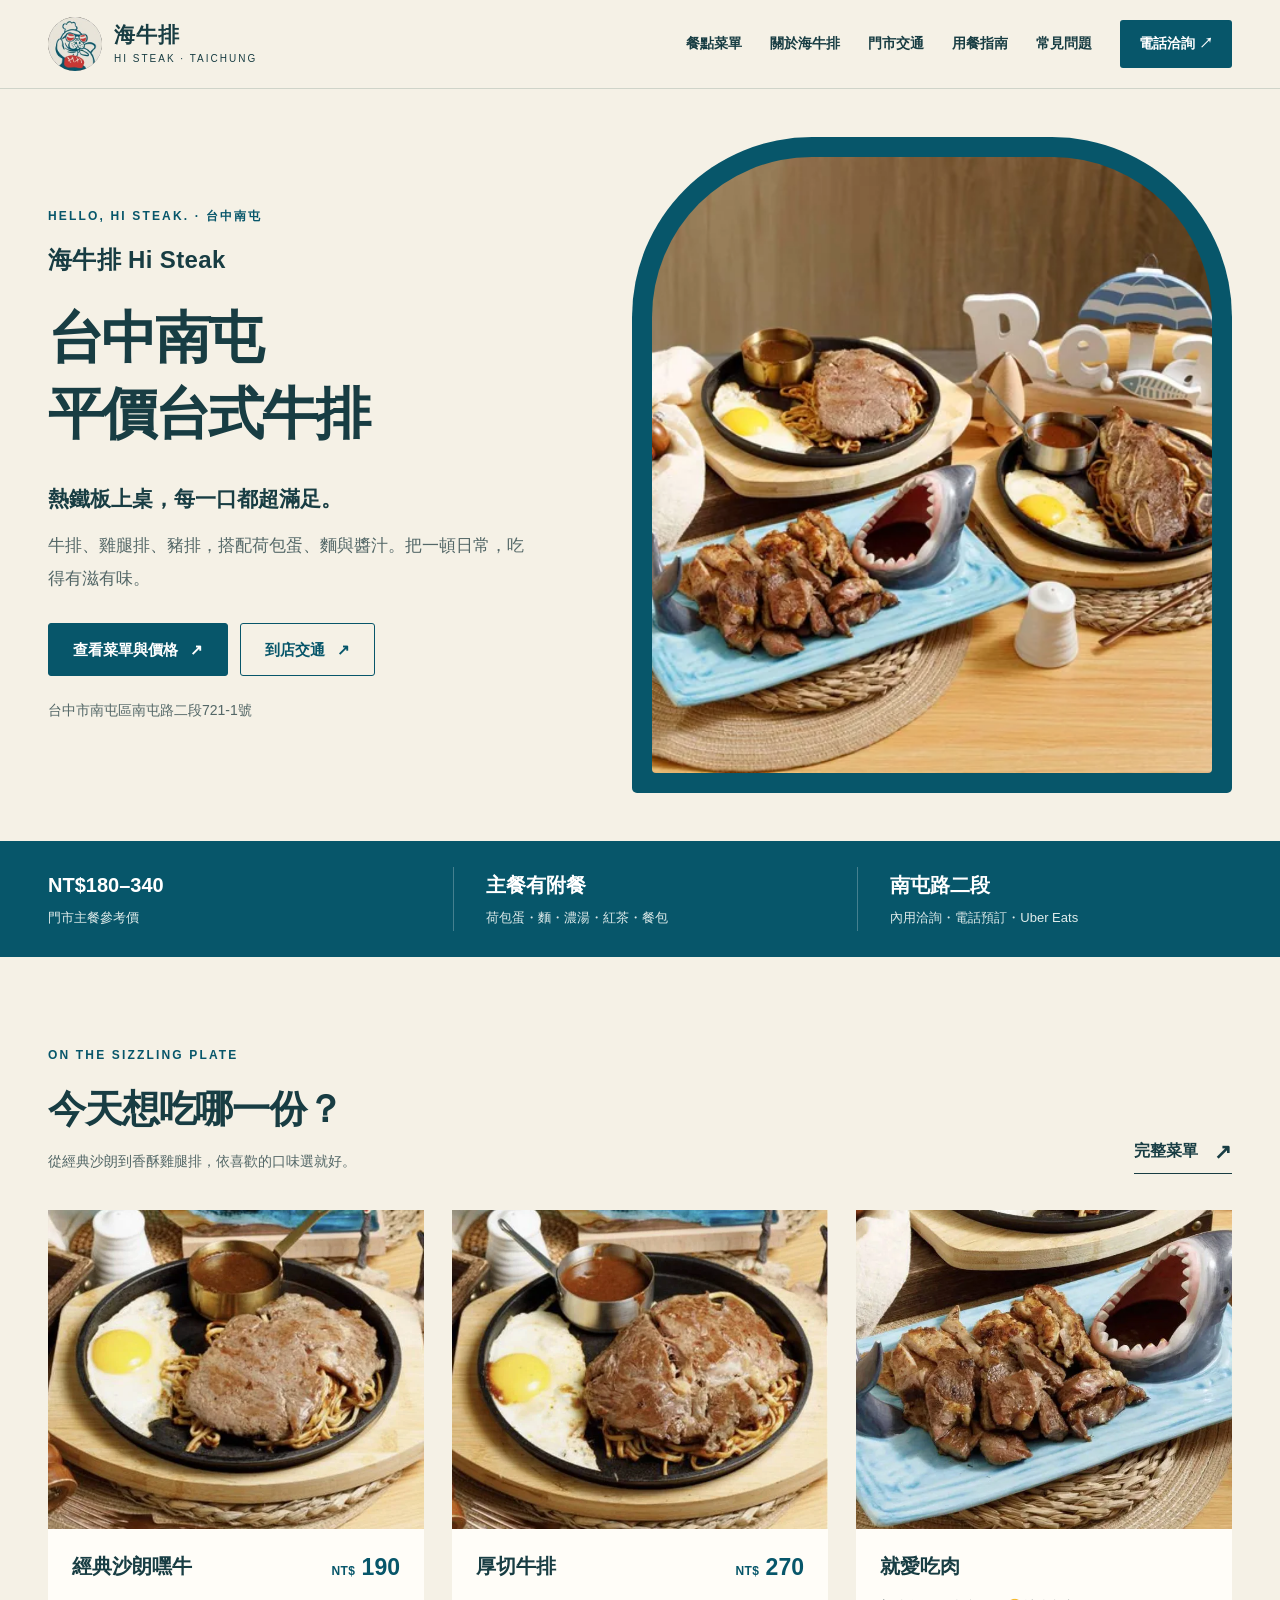
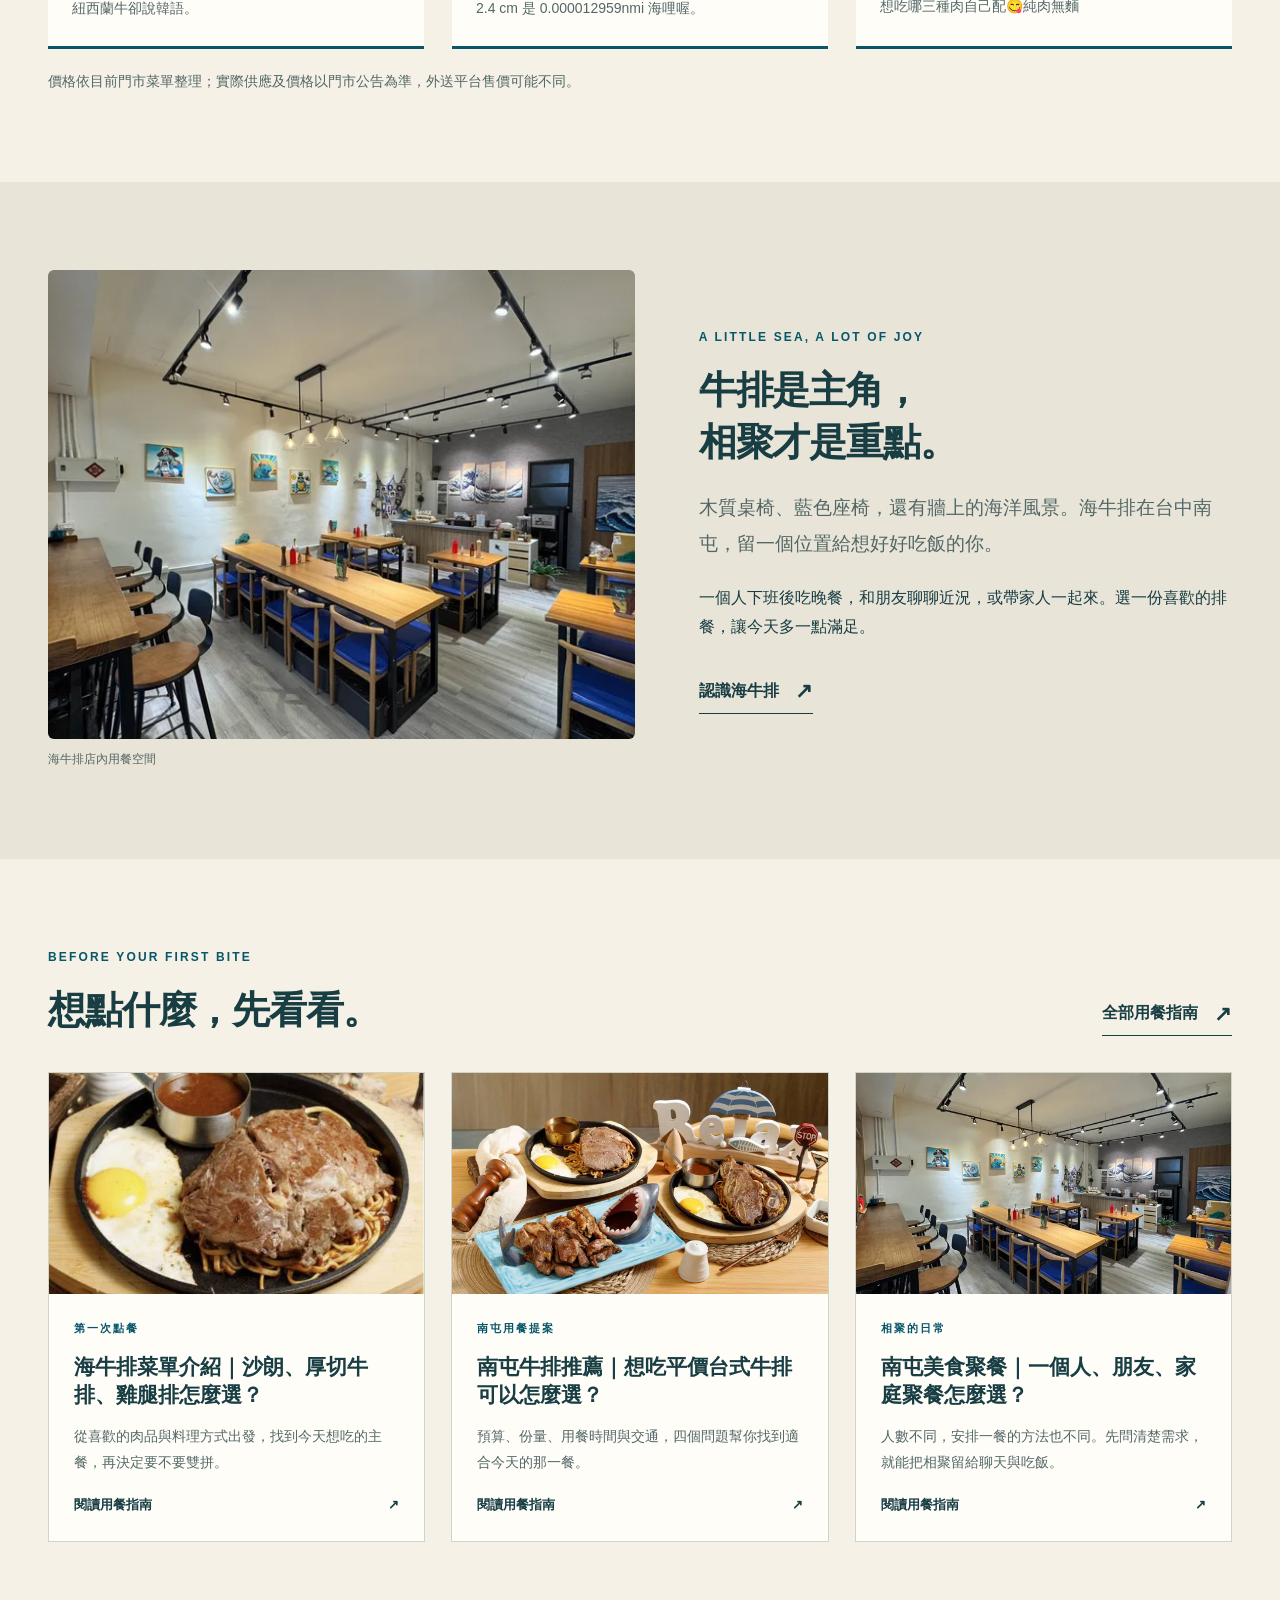
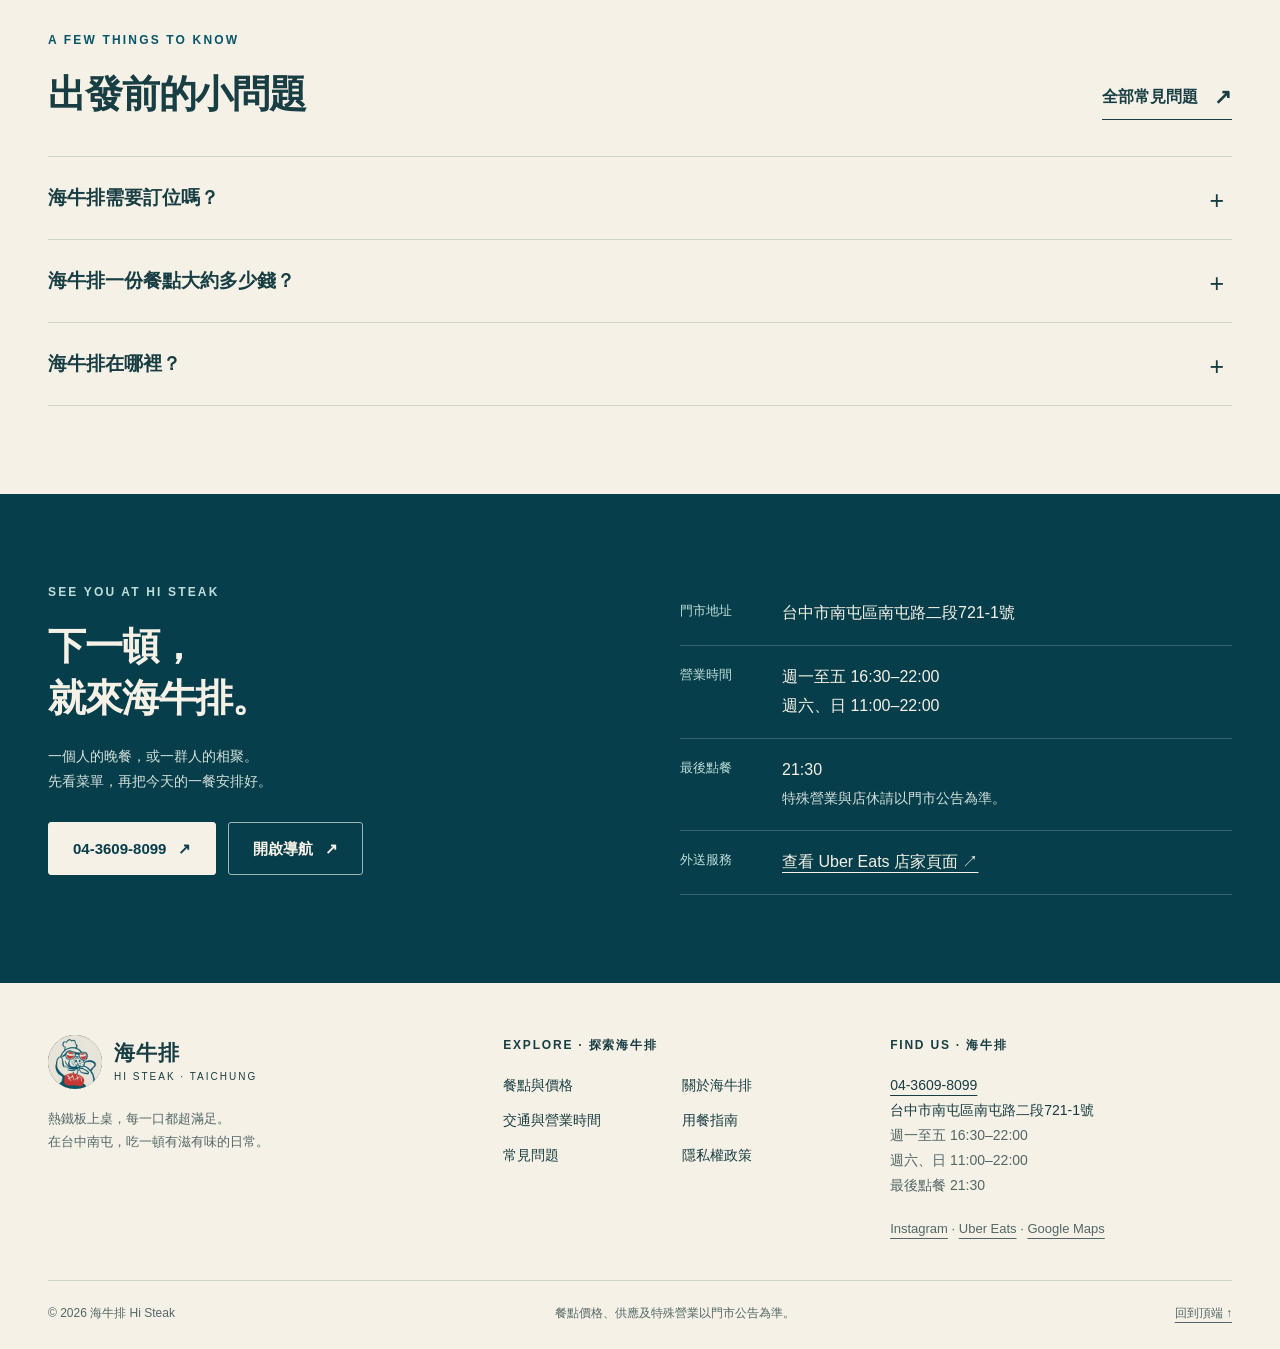
==== commit 7c6c7f92: "更新內容" ====
--- a/index.html
+++ b/index.html
@@ -1,20 +1,35 @@
 <!doctype html>
 <html lang="zh-Hant-TW" class="no-js">
+
 <head>
-<meta charset="utf-8"><meta name="viewport" content="width=device-width, initial-scale=1">
-<title>海牛排 Hi Steak｜台中南屯平價台式牛排</title>
-<meta name="description" content="海牛排 Hi Steak 官方網站。台中南屯路二段平價台式鐵板排餐，門市主餐 NT$180–340，提供牛排、雞腿排、豬排。查看文字菜單、地址、營業時間與 Uber Eats 外送資訊。">
-<meta name="robots" content="index,follow,max-image-preview:large">
-<meta name="theme-color" content="#07566a">
-<link rel="canonical" href="https://histeak.shop/">
-<meta property="og:type" content="website"><meta property="og:locale" content="zh_TW">
-<meta property="og:site_name" content="海牛排 Hi Steak"><meta property="og:title" content="海牛排 Hi Steak｜台中南屯平價台式牛排">
-<meta property="og:description" content="海牛排 Hi Steak 官方網站。台中南屯路二段平價台式鐵板排餐，門市主餐 NT$180–340，提供牛排、雞腿排、豬排。查看文字菜單、地址、營業時間與 Uber Eats 外送資訊。"><meta property="og:url" content="https://histeak.shop/">
-<meta property="og:image" content="https://histeak.shop/assets/histeak-social.jpg"><meta property="og:image:width" content="1200"><meta property="og:image:height" content="630"><meta property="og:image:alt" content="海牛排 Hi Steak 台式鐵板排餐">
-<meta name="twitter:card" content="summary_large_image"><meta name="twitter:title" content="海牛排 Hi Steak｜台中南屯平價台式牛排"><meta name="twitter:description" content="海牛排 Hi Steak 官方網站。台中南屯路二段平價台式鐵板排餐，門市主餐 NT$180–340，提供牛排、雞腿排、豬排。查看文字菜單、地址、營業時間與 Uber Eats 外送資訊。"><meta name="twitter:image" content="https://histeak.shop/assets/histeak-social.jpg">
-<link rel="icon" type="image/jpeg" href="assets/logo.jpg"><link rel="stylesheet" href="styles.css">
-<script src="script.js" defer></script>
-<script type="application/ld+json">{
+  <meta charset="utf-8">
+  <meta name="viewport" content="width=device-width, initial-scale=1">
+  <title>海牛排 Hi Steak｜台中南屯平價台式牛排</title>
+  <meta name="description"
+    content="海牛排 Hi Steak 官方網站。台中南屯路二段平價台式鐵板排餐，門市主餐 NT$180–340，提供牛排、雞腿排、豬排。查看文字菜單、地址、營業時間與 Uber Eats 外送資訊。">
+  <meta name="robots" content="index,follow,max-image-preview:large">
+  <meta name="theme-color" content="#07566a">
+  <link rel="canonical" href="https://histeak.shop/">
+  <meta property="og:type" content="website">
+  <meta property="og:locale" content="zh_TW">
+  <meta property="og:site_name" content="海牛排 Hi Steak">
+  <meta property="og:title" content="海牛排 Hi Steak｜台中南屯平價台式牛排">
+  <meta property="og:description"
+    content="海牛排 Hi Steak 官方網站。台中南屯路二段平價台式鐵板排餐，門市主餐 NT$180–340，提供牛排、雞腿排、豬排。查看文字菜單、地址、營業時間與 Uber Eats 外送資訊。">
+  <meta property="og:url" content="https://histeak.shop/">
+  <meta property="og:image" content="https://histeak.shop/assets/histeak-social.jpg">
+  <meta property="og:image:width" content="1200">
+  <meta property="og:image:height" content="630">
+  <meta property="og:image:alt" content="海牛排 Hi Steak 台式鐵板排餐">
+  <meta name="twitter:card" content="summary_large_image">
+  <meta name="twitter:title" content="海牛排 Hi Steak｜台中南屯平價台式牛排">
+  <meta name="twitter:description"
+    content="海牛排 Hi Steak 官方網站。台中南屯路二段平價台式鐵板排餐，門市主餐 NT$180–340，提供牛排、雞腿排、豬排。查看文字菜單、地址、營業時間與 Uber Eats 外送資訊。">
+  <meta name="twitter:image" content="https://histeak.shop/assets/histeak-social.jpg">
+  <link rel="icon" type="image/jpeg" href="assets/logo.jpg">
+  <link rel="stylesheet" href="styles.css">
+  <script src="script.js" defer></script>
+  <script type="application/ld+json">{
   "@context": "https://schema.org",
   "@graph": [
     {
@@ -113,9 +128,246 @@
   ]
 }</script>
 </head>
-<body><a class="skip" href="#main">跳至主要內容</a><header class="site-header" id="top"><nav class="nav-shell wrap" aria-label="主要導覽"><a class="brand" href="/" data-local="index.html" aria-label="海牛排 Hi Steak 首頁"><img src="assets/logo.jpg" width="54" height="54" alt=""><span><strong>海牛排</strong><small>HI STEAK · TAICHUNG</small></span></a><button class="nav-toggle" aria-controls="nav-links" aria-expanded="false" aria-label="開啟導覽選單">選單 <span aria-hidden="true">☰</span></button><div class="nav-links" id="nav-links"><a href="/menu/" data-local="menu/index.html">餐點菜單</a><a href="/about/" data-local="about/index.html">關於海牛排</a><a href="/location/" data-local="location/index.html">門市交通</a><a href="/blog/" data-local="blog/index.html">用餐指南</a><a href="/faq/" data-local="faq/index.html">常見問題</a><a class="nav-phone" href="tel:+886436098099">電話洽詢 ↗</a></div></nav></header><main id="main"><section class="hero wrap"><div><p class="eyebrow">HELLO, HI STEAK. · 台中南屯</p><h1><span class="name">海牛排 Hi Steak<span class="sep">｜</span></span><span class="locale">台中南屯<br>平價台式牛排</span></h1><p class="tagline">熱鐵板上桌，每一口都超滿足。</p><p class="lead">牛排、雞腿排、豬排，搭配荷包蛋、麵與醬汁。把一頓日常，吃得有滋有味。</p><div class="actions"><a class="button" href="/menu/" data-local="menu/index.html">查看菜單與價格 <span aria-hidden="true">↗</span></a><a class="button outline" href="/location/" data-local="location/index.html">到店交通 <span aria-hidden="true">↗</span></a></div><p class="small" style="margin-top:22px">台中市南屯區南屯路二段721-1號</p></div><figure class="hero-photo"><img src="assets/histeak-table-1200.webp" alt="海牛排沙朗、帶骨牛小排與肉類餐點擺放在木桌上" width="1200" height="960" decoding="async" fetchpriority="high" srcset="assets/histeak-table-640.webp 640w, assets/histeak-table-1200.webp 1200w, assets/histeak-table-1800.webp 1800w" sizes="(max-width: 800px) calc(100vw - 40px), 600px"><figcaption>GOOD FOOD. GOOD MOOD.<strong>今天，也好好吃一頓。</strong></figcaption></figure></section>
-<div class="ribbon"><div class="wrap ribbon-inner"><div><strong>NT$180–340</strong><span>門市主餐參考價</span></div><div><strong>主餐有附餐</strong><span>荷包蛋・麵・濃湯・紅茶・餐包</span></div><div><strong>南屯路二段</strong><span>內用洽詢・電話預訂・Uber Eats</span></div></div></div>
-<section class="section wrap" id="steaks"><div id="menu" class="section-head"><div><p class="eyebrow">ON THE SIZZLING PLATE</p><h2>今天想吃哪一份？</h2><p class="small">從經典沙朗到香酥雞腿排，依喜歡的口味選就好。</p></div><a class="text-link" href="/menu/" data-local="menu/index.html">完整菜單 <span class="arrow" aria-hidden="true">↗</span></a></div><div class="dish-grid"><article class="dish-card"><figure><img src="assets/sirloin.webp" alt="海牛排經典沙朗嘿牛搭配荷包蛋與麵" width="640" height="643" decoding="async" loading="lazy"></figure><div class="dish-body"><div class="dish-meta"><h3>經典沙朗嘿牛</h3><div class="price"><small>NT$</small> 190</div></div><p>經典台式牛排，今天就從這一份開始。</p></div></article><article class="dish-card"><figure><img src="assets/thick-steak.webp" alt="海牛排厚切牛排搭配荷包蛋與麵" width="640" height="640" decoding="async" loading="lazy"></figure><div class="dish-body"><div class="dish-meta"><h3>厚切牛排</h3><div class="price"><small>NT$</small> 270</div></div><p>菜單標示 2.4 cm，想吃厚切時的選擇。</p></div></article><article class="dish-card"><figure><img src="assets/crispy-chicken.webp" alt="海牛排香酥雞腿排搭配荷包蛋與麵" width="640" height="643" decoding="async" loading="lazy"></figure><div class="dish-body"><div class="dish-meta"><h3>香酥雞腿排</h3><div class="price"><small>NT$</small> 190</div></div><p>喜歡香酥外層，也可以選擇雞腿排。</p></div></article></div><p class="small" style="margin-top:20px">價格依目前門市菜單整理；實際供應及價格以門市公告為準，外送平台售價可能不同。</p></section>
-<section class="section about-strip" id="story"><div class="wrap split"><figure class="split-photo" id="space"><img src="assets/histeak-interior-1200.webp" alt="海牛排店內木質桌椅、藍色座椅與海洋掛畫" width="1200" height="900" decoding="async" loading="lazy" srcset="assets/histeak-interior-640.webp 640w, assets/histeak-interior-1200.webp 1200w" sizes="(max-width: 800px) calc(100vw - 40px), 600px"><figcaption>海牛排店內用餐空間</figcaption></figure><div><p class="eyebrow">A LITTLE SEA, A LOT OF JOY</p><h2>牛排是主角，<br>相聚才是重點。</h2><p class="lead">木質桌椅、藍色座椅，還有牆上的海洋風景。海牛排在台中南屯，留一個位置給想好好吃飯的你。</p><p>一個人下班後吃晚餐，和朋友聊聊近況，或帶家人一起來。選一份喜歡的排餐，讓今天多一點滿足。</p><div class="actions"><a class="text-link" href="/about/" data-local="about/index.html">認識海牛排 <span class="arrow" aria-hidden="true">↗</span></a></div></div></div></section>
-<section class="section wrap"><div class="section-head"><div><p class="eyebrow">BEFORE YOUR FIRST BITE</p><h2>想點什麼，先看看。</h2></div><a class="text-link" href="/blog/" data-local="blog/index.html">全部用餐指南 <span class="arrow" aria-hidden="true">↗</span></a></div><div class="article-grid"><a class="article-card" href="/blog/hi-steak-menu/" data-local="blog/hi-steak-menu/index.html"><img src="assets/thick-steak.webp" alt="海牛排厚切牛排搭配荷包蛋與鐵板麵" width="640" height="640" decoding="async" loading="lazy"><div class="article-card-body"><div class="eyebrow">第一次點餐</div><h3>海牛排菜單介紹｜沙朗、厚切牛排、雞腿排怎麼選？</h3><p>從喜歡的肉品與料理方式出發，找到今天想吃的主餐，再決定要不要雙拼。</p><span class="more">閱讀用餐指南 <span aria-hidden="true">↗</span></span></div></a><a class="article-card" href="/blog/nantun-steak/" data-local="blog/nantun-steak/index.html"><img src="assets/histeak-table-1200.webp" alt="海牛排的沙朗、帶骨牛小排與肉類餐點" width="1200" height="960" decoding="async" loading="lazy" srcset="assets/histeak-table-640.webp 640w, assets/histeak-table-1200.webp 1200w, assets/histeak-table-1800.webp 1800w" sizes="(max-width: 800px) calc(100vw - 40px), 600px"><div class="article-card-body"><div class="eyebrow">南屯用餐提案</div><h3>南屯牛排推薦｜想吃平價台式牛排可以怎麼選？</h3><p>預算、份量、用餐時間與交通，四個問題幫你找到適合今天的那一餐。</p><span class="more">閱讀用餐指南 <span aria-hidden="true">↗</span></span></div></a><a class="article-card" href="/blog/nantun-food/" data-local="blog/nantun-food/index.html"><img src="assets/histeak-interior-1200.webp" alt="海牛排店內桌椅配置與海洋主題空間" width="1200" height="900" decoding="async" loading="lazy" srcset="assets/histeak-interior-640.webp 640w, assets/histeak-interior-1200.webp 1200w" sizes="(max-width: 800px) calc(100vw - 40px), 600px"><div class="article-card-body"><div class="eyebrow">相聚的日常</div><h3>南屯美食聚餐｜一個人、朋友、家庭聚餐怎麼選？</h3><p>人數不同，安排一餐的方法也不同。先問清楚需求，就能把相聚留給聊天與吃飯。</p><span class="more">閱讀用餐指南 <span aria-hidden="true">↗</span></span></div></a></div></section>
-<section class="section wrap" style="padding-top:0"><div class="section-head"><div><p class="eyebrow">A FEW THINGS TO KNOW</p><h2>出發前的小問題</h2></div><a class="text-link" href="/faq/" data-local="faq/index.html">全部常見問題 <span class="arrow" aria-hidden="true">↗</span></a></div><div class="faq-list"><details id="booking"><summary>海牛排需要訂位嗎？</summary><div class="answer"><p>建議多人聚餐、假日或有特定用餐時間時，先撥打 <a href="tel:+886436098099">04-3609-8099</a> 詢問訂位與當日候位情況。是否能保留座位、可接受人數與安排方式，以門市回覆為準；網站沒有線上即時訂位功能。</p></div></details><details id="price"><summary>海牛排一份餐點大約多少錢？</summary><div class="answer"><p>依目前門市菜單，主餐約 NT$180–340：經典雞排與里肌豬排 NT$180，沙朗及雞腿排 NT$190，厚切牛排 NT$270，帶骨牛小排 NT$340。加購與單點另計，詳細品項請看 <a href="/menu/" data-local="menu/index.html">完整菜單</a>。實際價格以門市公告為準，外送平台可能不同。</p></div></details><details id="address"><summary>海牛排在哪裡？</summary><div class="answer"><p>海牛排 Hi Steak 位於台中市南屯區南屯路二段721-1號。請前往 <a href="/location/" data-local="location/index.html">交通與營業資訊</a> 開啟 Google Maps 導航；停車位置、費用與當日路況請出發前確認。</p></div></details></div></section><section class="visit-block section" id="visit"><div class="wrap visit-grid"><div><p class="eyebrow">SEE YOU AT HI STEAK</p><h2>下一頓，<br>就來海牛排。</h2><p class="small" style="margin-top:20px">一個人的晚餐，或一群人的相聚。<br>先看菜單，再把今天的一餐安排好。</p><div class="actions"><a class="button light" href="tel:+886436098099">04-3609-8099 <span aria-hidden="true">↗</span></a><a href="https://www.google.com/maps/dir/?api=1&amp;destination=%E6%B5%B7%E7%89%9B%E6%8E%92%20Hi%20Steak&amp;destination_place_id=ChIJCwznMwA9aTQRCkrQwihSu3w" target="_blank" rel="noopener noreferrer" class="button outline">開啟導航 <span aria-hidden="true">↗</span></a></div></div><dl><div><dt>門市地址</dt><dd>台中市南屯區南屯路二段721-1號</dd></div><div><dt>營業時間</dt><dd>週一至五 16:30–22:00<br>週六、日 11:00–22:00</dd></div><div><dt>最後點餐</dt><dd>21:30<br><span class="small">特殊營業與店休請以門市公告為準。</span></dd></div><div><dt>外送服務</dt><dd><a href="https://www.ubereats.com/tw/store/%E6%B5%B7%E7%89%9B%E6%8E%92-hi-steak/OaaZ4mz2W0aBt57IbIxc4g" target="_blank" rel="noopener noreferrer">查看 Uber Eats 店家頁面 ↗</a></dd></div></dl></div></section></main><footer class="site-footer"><div class="wrap"><div class="footer-top"><div><a class="brand" href="/" data-local="index.html" aria-label="海牛排 Hi Steak 首頁"><img src="assets/logo.jpg" width="54" height="54" alt=""><span><strong>海牛排</strong><small>HI STEAK · TAICHUNG</small></span></a><p>熱鐵板上桌，每一口都超滿足。<br>在台中南屯，吃一頓有滋有味的日常。</p></div><div><div class="footer-heading">EXPLORE · 探索海牛排</div><div class="footer-links"><a href="/menu/" data-local="menu/index.html">餐點與價格</a><a href="/about/" data-local="about/index.html">關於海牛排</a><a href="/location/" data-local="location/index.html">交通與營業時間</a><a href="/blog/" data-local="blog/index.html">用餐指南</a><a href="/faq/" data-local="faq/index.html">常見問題</a><a href="/privacy/" data-local="privacy/index.html">隱私權政策</a></div></div><div class="footer-contact"><div class="footer-heading">FIND US · 來吃牛排</div><a href="tel:+886436098099">04-3609-8099</a><br>台中市南屯區南屯路二段721-1號<br><span class="small">週一至五 16:30–22:00<br>週六、日 11:00–22:00<br>最後點餐 21:30</span><p><a href="https://www.instagram.com/hi_steakhouse/" target="_blank" rel="noopener noreferrer">Instagram</a> · <a href="https://www.ubereats.com/tw/store/%E6%B5%B7%E7%89%9B%E6%8E%92-hi-steak/OaaZ4mz2W0aBt57IbIxc4g" target="_blank" rel="noopener noreferrer">Uber Eats</a> · <a href="https://www.google.com/maps/search/?api=1&amp;query=%E6%B5%B7%E7%89%9B%E6%8E%92%20Hi%20Steak&amp;query_place_id=ChIJCwznMwA9aTQRCkrQwihSu3w" target="_blank" rel="noopener noreferrer">Google Maps</a></p></div></div><div class="footer-bottom"><span>© 2026 海牛排 Hi Steak</span><span>餐點價格、供應及特殊營業以門市公告為準。</span><a href="#top">回到頂端 ↑</a></div></div></footer><nav class="mobile-bar" aria-label="快速操作"><a href="/menu/" data-local="menu/index.html">查看菜單</a><a href="tel:+886436098099">電話洽詢</a><a href="https://www.google.com/maps/dir/?api=1&amp;destination=%E6%B5%B7%E7%89%9B%E6%8E%92%20Hi%20Steak&amp;destination_place_id=ChIJCwznMwA9aTQRCkrQwihSu3w" target="_blank" rel="noopener noreferrer">到店導航</a></nav></body></html>+
+<body><a class="skip" href="#main">跳至主要內容</a>
+  <header class="site-header" id="top">
+    <nav class="nav-shell wrap" aria-label="主要導覽"><a class="brand" href="/" data-local="index.html"
+        aria-label="海牛排 Hi Steak 首頁"><img src="assets/logo.jpg" width="54" height="54"
+          alt=""><span><strong>海牛排</strong><small>HI STEAK · TAICHUNG</small></span></a><button class="nav-toggle"
+        aria-controls="nav-links" aria-expanded="false" aria-label="開啟導覽選單">選單 <span
+          aria-hidden="true">☰</span></button>
+      <div class="nav-links" id="nav-links"><a href="/menu/" data-local="menu/index.html">餐點菜單</a><a href="/about/"
+          data-local="about/index.html">關於海牛排</a><a href="/location/" data-local="location/index.html">門市交通</a><a
+          href="/blog/" data-local="blog/index.html">用餐指南</a><a href="/faq/" data-local="faq/index.html">常見問題</a><a
+          class="nav-phone" href="tel:+886436098099">電話洽詢 ↗</a></div>
+    </nav>
+  </header>
+  <main id="main">
+    <section class="hero wrap">
+      <div>
+        <p class="eyebrow">HELLO, HI STEAK. · 台中南屯</p>
+        <h1><span class="name">海牛排 Hi Steak<span class="sep">｜</span></span><span class="locale">台中南屯<br>平價台式牛排</span>
+        </h1>
+        <p class="tagline">熱鐵板上桌，每一口都超滿足。</p>
+        <p class="lead">牛排、雞腿排、豬排，搭配荷包蛋、麵與醬汁。把一頓日常，吃得有滋有味。</p>
+        <div class="actions"><a class="button" href="/menu/" data-local="menu/index.html">查看菜單與價格 <span
+              aria-hidden="true">↗</span></a><a class="button outline" href="/location/"
+            data-local="location/index.html">到店交通 <span aria-hidden="true">↗</span></a></div>
+        <p class="small" style="margin-top:22px">台中市南屯區南屯路二段721-1號</p>
+      </div>
+      <figure class="hero-photo"><img src="assets/histeak-table-1200.webp" alt="海牛排沙朗、帶骨牛小排與肉類餐點擺放在木桌上" width="1200"
+          height="960" decoding="async" fetchpriority="high"
+          srcset="assets/histeak-table-640.webp 640w, assets/histeak-table-1200.webp 1200w, assets/histeak-table-1800.webp 1800w"
+          sizes="(max-width: 800px) calc(100vw - 40px), 600px">
+      </figure>
+    </section>
+    <div class="ribbon">
+      <div class="wrap ribbon-inner">
+        <div><strong>NT$180–340</strong><span>門市主餐參考價</span></div>
+        <div><strong>主餐有附餐</strong><span>荷包蛋・麵・濃湯・紅茶・餐包</span></div>
+        <div><strong>南屯路二段</strong><span>內用洽詢・電話預訂・Uber Eats</span></div>
+      </div>
+    </div>
+    <section class="section wrap" id="steaks">
+      <div id="menu" class="section-head">
+        <div>
+          <p class="eyebrow">ON THE SIZZLING PLATE</p>
+          <h2>今天想吃哪一份？</h2>
+          <p class="small">從經典沙朗到香酥雞腿排，依喜歡的口味選就好。</p>
+        </div><a class="text-link" href="/menu/" data-local="menu/index.html">完整菜單 <span class="arrow"
+            aria-hidden="true">↗</span></a>
+      </div>
+      <div class="dish-grid">
+        <article class="dish-card">
+          <figure><img src="assets/sirloin.webp" alt="海牛排經典沙朗嘿牛搭配荷包蛋與麵" width="640" height="643" decoding="async"
+              loading="lazy"></figure>
+          <div class="dish-body">
+            <div class="dish-meta">
+              <h3>經典沙朗嘿牛</h3>
+              <div class="price"><small>NT$</small> 190</div>
+            </div>
+            <p>紐西蘭牛卻說韓語。</p>
+          </div>
+        </article>
+        <article class="dish-card">
+          <figure><img src="assets/thick-steak.webp" alt="海牛排厚切牛排搭配荷包蛋與麵" width="640" height="640" decoding="async"
+              loading="lazy"></figure>
+          <div class="dish-body">
+            <div class="dish-meta">
+              <h3>厚切牛排</h3>
+              <div class="price"><small>NT$</small> 270</div>
+            </div>
+            <p>2.4 cm 是 0.000012959nmi 海哩喔。</p>
+          </div>
+        </article>
+        <article class="dish-card">
+          <figure><img src="assets/crispy-chicken.webp" alt="海牛排香酥雞腿排搭配荷包蛋與麵" width="640" height="643" decoding="async"
+              loading="lazy"></figure>
+          <div class="dish-body">
+            <div class="dish-meta">
+              <h3>就愛吃肉</h3>
+            </div>
+            <p>想吃哪三種肉自己配😋純肉無麵</p>
+          </div>
+        </article>
+      </div>
+      <p class="small" style="margin-top:20px">價格依目前門市菜單整理；實際供應及價格以門市公告為準，外送平台售價可能不同。</p>
+    </section>
+    <section class="section about-strip" id="story">
+      <div class="wrap split">
+        <figure class="split-photo" id="space"><img src="assets/histeak-interior-1200.webp" alt="海牛排店內木質桌椅、藍色座椅與海洋掛畫"
+            width="1200" height="900" decoding="async" loading="lazy"
+            srcset="assets/histeak-interior-640.webp 640w, assets/histeak-interior-1200.webp 1200w"
+            sizes="(max-width: 800px) calc(100vw - 40px), 600px">
+          <figcaption>海牛排店內用餐空間</figcaption>
+        </figure>
+        <div>
+          <p class="eyebrow">A LITTLE SEA, A LOT OF JOY</p>
+          <h2>牛排是主角，<br>相聚才是重點。</h2>
+          <p class="lead">木質桌椅、藍色座椅，還有牆上的海洋風景。海牛排在台中南屯，留一個位置給想好好吃飯的你。</p>
+          <p>一個人下班後吃晚餐，和朋友聊聊近況，或帶家人一起來。選一份喜歡的排餐，讓今天多一點滿足。</p>
+          <div class="actions"><a class="text-link" href="/about/" data-local="about/index.html">認識海牛排 <span
+                class="arrow" aria-hidden="true">↗</span></a></div>
+        </div>
+      </div>
+    </section>
+    <section class="section wrap">
+      <div class="section-head">
+        <div>
+          <p class="eyebrow">BEFORE YOUR FIRST BITE</p>
+          <h2>想點什麼，先看看。</h2>
+        </div><a class="text-link" href="/blog/" data-local="blog/index.html">全部用餐指南 <span class="arrow"
+            aria-hidden="true">↗</span></a>
+      </div>
+      <div class="article-grid"><a class="article-card" href="/blog/hi-steak-menu/"
+          data-local="blog/hi-steak-menu/index.html"><img src="assets/thick-steak.webp" alt="海牛排厚切牛排搭配荷包蛋與鐵板麵"
+            width="640" height="640" decoding="async" loading="lazy">
+          <div class="article-card-body">
+            <div class="eyebrow">第一次點餐</div>
+            <h3>海牛排菜單介紹｜沙朗、厚切牛排、雞腿排怎麼選？</h3>
+            <p>從喜歡的肉品與料理方式出發，找到今天想吃的主餐，再決定要不要雙拼。</p><span class="more">閱讀用餐指南 <span aria-hidden="true">↗</span></span>
+          </div>
+        </a><a class="article-card" href="/blog/nantun-steak/" data-local="blog/nantun-steak/index.html"><img
+            src="assets/histeak-table-1200.webp" alt="海牛排的沙朗、帶骨牛小排與肉類餐點" width="1200" height="960" decoding="async"
+            loading="lazy"
+            srcset="assets/histeak-table-640.webp 640w, assets/histeak-table-1200.webp 1200w, assets/histeak-table-1800.webp 1800w"
+            sizes="(max-width: 800px) calc(100vw - 40px), 600px">
+          <div class="article-card-body">
+            <div class="eyebrow">南屯用餐提案</div>
+            <h3>南屯牛排推薦｜想吃平價台式牛排可以怎麼選？</h3>
+            <p>預算、份量、用餐時間與交通，四個問題幫你找到適合今天的那一餐。</p><span class="more">閱讀用餐指南 <span aria-hidden="true">↗</span></span>
+          </div>
+        </a><a class="article-card" href="/blog/nantun-food/" data-local="blog/nantun-food/index.html"><img
+            src="assets/histeak-interior-1200.webp" alt="海牛排店內桌椅配置與海洋主題空間" width="1200" height="900" decoding="async"
+            loading="lazy" srcset="assets/histeak-interior-640.webp 640w, assets/histeak-interior-1200.webp 1200w"
+            sizes="(max-width: 800px) calc(100vw - 40px), 600px">
+          <div class="article-card-body">
+            <div class="eyebrow">相聚的日常</div>
+            <h3>南屯美食聚餐｜一個人、朋友、家庭聚餐怎麼選？</h3>
+            <p>人數不同，安排一餐的方法也不同。先問清楚需求，就能把相聚留給聊天與吃飯。</p><span class="more">閱讀用餐指南 <span
+                aria-hidden="true">↗</span></span>
+          </div>
+        </a></div>
+    </section>
+    <section class="section wrap" style="padding-top:0">
+      <div class="section-head">
+        <div>
+          <p class="eyebrow">A FEW THINGS TO KNOW</p>
+          <h2>出發前的小問題</h2>
+        </div><a class="text-link" href="/faq/" data-local="faq/index.html">全部常見問題 <span class="arrow"
+            aria-hidden="true">↗</span></a>
+      </div>
+      <div class="faq-list">
+        <details id="booking">
+          <summary>海牛排需要訂位嗎？</summary>
+          <div class="answer">
+            <p>建議多人聚餐、假日或有特定用餐時間時，先撥打 <a href="tel:+886436098099">04-3609-8099</a>
+              詢問訂位與當日候位情況。是否能保留座位、可接受人數與安排方式，以門市回覆為準；網站沒有線上即時訂位功能。</p>
+          </div>
+        </details>
+        <details id="price">
+          <summary>海牛排一份餐點大約多少錢？</summary>
+          <div class="answer">
+            <p>依目前門市菜單，主餐約 NT$180–340：經典雞排與里肌豬排 NT$180，沙朗及雞腿排 NT$190，厚切牛排 NT$270，帶骨牛小排 NT$340。加購與單點另計，詳細品項請看 <a
+                href="/menu/" data-local="menu/index.html">完整菜單</a>。實際價格以門市公告為準，外送平台可能不同。</p>
+          </div>
+        </details>
+        <details id="address">
+          <summary>海牛排在哪裡？</summary>
+          <div class="answer">
+            <p>海牛排 Hi Steak 位於台中市南屯區南屯路二段721-1號。請前往 <a href="/location/" data-local="location/index.html">交通與營業資訊</a> 開啟
+              Google Maps 導航；停車位置、費用與當日路況請出發前確認。</p>
+          </div>
+        </details>
+      </div>
+    </section>
+    <section class="visit-block section" id="visit">
+      <div class="wrap visit-grid">
+        <div>
+          <p class="eyebrow">SEE YOU AT HI STEAK</p>
+          <h2>下一頓，<br>就來海牛排。</h2>
+          <p class="small" style="margin-top:20px">一個人的晚餐，或一群人的相聚。<br>先看菜單，再把今天的一餐安排好。</p>
+          <div class="actions"><a class="button light" href="tel:+886436098099">04-3609-8099 <span
+                aria-hidden="true">↗</span></a><a
+              href="https://www.google.com/maps/dir/?api=1&amp;destination=%E6%B5%B7%E7%89%9B%E6%8E%92%20Hi%20Steak&amp;destination_place_id=ChIJCwznMwA9aTQRCkrQwihSu3w"
+              target="_blank" rel="noopener noreferrer" class="button outline">開啟導航 <span
+                aria-hidden="true">↗</span></a></div>
+        </div>
+        <dl>
+          <div>
+            <dt>門市地址</dt>
+            <dd>台中市南屯區南屯路二段721-1號</dd>
+          </div>
+          <div>
+            <dt>營業時間</dt>
+            <dd>週一至五 16:30–22:00<br>週六、日 11:00–22:00</dd>
+          </div>
+          <div>
+            <dt>最後點餐</dt>
+            <dd>21:30<br><span class="small">特殊營業與店休請以門市公告為準。</span></dd>
+          </div>
+          <div>
+            <dt>外送服務</dt>
+            <dd><a href="https://www.ubereats.com/tw/store/%E6%B5%B7%E7%89%9B%E6%8E%92-hi-steak/OaaZ4mz2W0aBt57IbIxc4g"
+                target="_blank" rel="noopener noreferrer">查看 Uber Eats 店家頁面 ↗</a></dd>
+          </div>
+        </dl>
+      </div>
+    </section>
+  </main>
+  <footer class="site-footer">
+    <div class="wrap">
+      <div class="footer-top">
+        <div><a class="brand" href="/" data-local="index.html" aria-label="海牛排 Hi Steak 首頁"><img src="assets/logo.jpg"
+              width="54" height="54" alt=""><span><strong>海牛排</strong><small>HI STEAK · TAICHUNG</small></span></a>
+          <p>熱鐵板上桌，每一口都超滿足。<br>在台中南屯，吃一頓有滋有味的日常。</p>
+        </div>
+        <div>
+          <div class="footer-heading">EXPLORE · 探索海牛排</div>
+          <div class="footer-links"><a href="/menu/" data-local="menu/index.html">餐點與價格</a><a href="/about/"
+              data-local="about/index.html">關於海牛排</a><a href="/location/" data-local="location/index.html">交通與營業時間</a><a
+              href="/blog/" data-local="blog/index.html">用餐指南</a><a href="/faq/" data-local="faq/index.html">常見問題</a><a
+              href="/privacy/" data-local="privacy/index.html">隱私權政策</a></div>
+        </div>
+        <div class="footer-contact">
+          <div class="footer-heading">FIND US · 海牛排</div><a
+            href="tel:+886436098099">04-3609-8099</a><br>台中市南屯區南屯路二段721-1號<br><span class="small">週一至五
+            16:30–22:00<br>週六、日 11:00–22:00<br>最後點餐 21:30</span>
+          <p><a href="https://www.instagram.com/hi_steakhouse/" target="_blank" rel="noopener noreferrer">Instagram</a>
+            · <a href="https://www.ubereats.com/tw/store/%E6%B5%B7%E7%89%9B%E6%8E%92-hi-steak/OaaZ4mz2W0aBt57IbIxc4g"
+              target="_blank" rel="noopener noreferrer">Uber Eats</a> · <a
+              href="https://www.google.com/maps/search/?api=1&amp;query=%E6%B5%B7%E7%89%9B%E6%8E%92%20Hi%20Steak&amp;query_place_id=ChIJCwznMwA9aTQRCkrQwihSu3w"
+              target="_blank" rel="noopener noreferrer">Google Maps</a></p>
+        </div>
+      </div>
+      <div class="footer-bottom"><span>© 2026 海牛排 Hi Steak</span><span>餐點價格、供應及特殊營業以門市公告為準。</span><a href="#top">回到頂端
+          ↑</a></div>
+    </div>
+  </footer>
+  <nav class="mobile-bar" aria-label="快速操作"><a href="/menu/" data-local="menu/index.html">查看菜單</a><a
+      href="tel:+886436098099">電話洽詢</a><a
+      href="https://www.google.com/maps/dir/?api=1&amp;destination=%E6%B5%B7%E7%89%9B%E6%8E%92%20Hi%20Steak&amp;destination_place_id=ChIJCwznMwA9aTQRCkrQwihSu3w"
+      target="_blank" rel="noopener noreferrer">到店導航</a></nav>
+</body>
+
+</html>
--- a/styles.css
+++ b/styles.css
@@ -1,12 +1,1776 @@
-:root{--ink:#183d43;--ocean:#07566a;--deep:#073e4b;--paper:#f5f1e6;--white:#fffdf8;--red:#b83b2f;--muted:#536767;--line:#cfd4c9;--sand:#e8e2d1;--radius:6px;--nav:88px}
-*{box-sizing:border-box}html{scroll-behavior:smooth;scroll-padding-top:110px}body{margin:0;background:var(--paper);color:var(--ink);font-family:"Noto Sans CJK TC","PingFang TC","Microsoft JhengHei",sans-serif;font-size:16px;line-height:1.8;-webkit-font-smoothing:antialiased}a{color:inherit;text-underline-offset:5px}img{display:block;width:100%;height:auto}button{font:inherit}h1,h2,h3,p,figure{margin:0}h1,h2,h3{line-height:1.35;overflow-wrap:anywhere}h1{font-size:clamp(34px,4vw,54px);letter-spacing:-.045em}h2{font-size:clamp(28px,3vw,40px);letter-spacing:-.03em}h3{font-size:22px}p+p{margin-top:16px}.wrap{width:min(1200px,calc(100% - 96px));margin-inline:auto}.section{padding-block:88px}.eyebrow{font-size:12px;font-weight:800;letter-spacing:.18em;color:var(--ocean);margin-bottom:16px}.lead{font-size:19px;color:var(--muted);max-width:680px;margin-top:22px;line-height:1.9}.muted,.small{color:var(--muted)}.small{font-size:14px}.skip{position:fixed;z-index:100;top:10px;left:16px;background:var(--white);padding:12px;transform:translateY(-150%)}.skip:focus{transform:none}:focus-visible{outline:3px solid var(--red);outline-offset:5px}a:hover{color:var(--red)}
-.site-header{position:sticky;top:0;z-index:30;background:rgba(245,241,230,.98);border-bottom:1px solid var(--line)}.nav-shell{height:var(--nav);display:flex;align-items:center;gap:32px;justify-content:space-between}.brand{display:flex;align-items:center;gap:12px;text-decoration:none;flex-shrink:0}.brand img{width:54px;height:54px;border-radius:50%}.brand strong{display:block;font-size:21px;line-height:1.2;letter-spacing:.04em}.brand small{display:block;line-height:1.4;letter-spacing:.2em;font-size:10px;margin-top:5px}.nav-links{display:flex;align-items:center;gap:28px}.nav-links a{font-size:14px;font-weight:700;text-decoration:none;padding:12px 0}.nav-links a[aria-current=page]{color:var(--red);box-shadow:inset 0 -2px var(--red)}.nav-links .nav-phone{padding:11px 19px;background:var(--ocean);color:white;border-radius:3px}.nav-links .nav-phone:hover{background:var(--deep)}.nav-toggle{display:none}.button{display:inline-flex;align-items:center;justify-content:center;gap:12px;min-height:50px;padding:12px 24px;background:var(--ocean);color:white;text-decoration:none;font-weight:700;font-size:15px;border:1px solid var(--ocean);border-radius:3px;transition:background .18s,color .18s}.button:hover{color:white;background:var(--deep)}.button.light{background:var(--paper);border-color:var(--paper);color:var(--deep)}.button.outline{background:transparent;color:var(--ocean)}.button.outline:hover{background:var(--sand)}.actions{display:flex;flex-wrap:wrap;gap:12px;margin-top:28px}.text-link{display:inline-flex;align-items:center;gap:16px;min-height:44px;font-weight:700;text-decoration:none;border-bottom:1px solid currentColor}.arrow{font-size:21px;font-family:Arial,sans-serif}
-.hero{display:grid;grid-template-columns:.95fr 1.05fr;min-height:640px;align-items:center;padding-block:48px;gap:42px}.hero h1{font-size:clamp(36px,4.4vw,60px)}.hero h1 .name{font-size:24px;display:block;letter-spacing:.015em;margin-bottom:24px}.hero .sep{position:absolute;width:1px;height:1px;overflow:hidden;clip-path:inset(50%)}.hero h1 .locale{display:block}.hero .tagline{margin-top:28px;font-size:21px;font-weight:650}.hero .lead{margin-top:12px;font-size:17px;max-width:480px}.hero-photo{position:relative;padding:20px 0 20px 22px}.hero-photo:before{content:"";position:absolute;z-index:-1;inset:0 24px 0 0;background:var(--ocean);border-radius:180px 180px 5px 5px}.hero-photo img{aspect-ratio:1/1.1;object-fit:cover;border-radius:170px 170px 4px 4px;object-position:48% 50%}.hero-photo figcaption{position:absolute;bottom:40px;left:0;background:var(--paper);padding:16px 23px;box-shadow:0 5px 20px #00000008;font-size:12px;letter-spacing:.12em}.hero-photo figcaption strong{font-size:19px;letter-spacing:.04em;display:block}.ribbon{background:var(--ocean);color:white}.ribbon-inner{display:grid;grid-template-columns:repeat(3,1fr);padding-block:26px;gap:30px}.ribbon-inner div+div{border-left:1px solid #ffffff40;padding-left:32px}.ribbon strong{font-size:20px;display:block}.ribbon span{font-size:13px;color:#e0eceb}.section-head{display:flex;justify-content:space-between;align-items:end;gap:28px;margin-bottom:36px}.section-head .small{max-width:450px;margin-top:14px}.dish-grid{display:grid;grid-template-columns:repeat(3,minmax(0,1fr));gap:28px}.dish-card{background:var(--white);border-bottom:3px solid var(--ocean)}.dish-card img{aspect-ratio:1.18;object-fit:cover;transition:transform .3s}.dish-card figure{overflow:hidden}.dish-card:hover img{transform:scale(1.025)}.dish-body{padding:24px}.dish-meta{display:flex;align-items:start;justify-content:space-between;gap:20px}.dish-meta h3{font-size:20px}.price{font-size:23px;font-weight:800;white-space:nowrap;line-height:1.3;color:var(--ocean)}.price small{font-size:12px;letter-spacing:.03em}.dish-body p{margin-top:14px;font-size:14px;color:var(--muted)}.note{border-left:3px solid var(--ocean);background:#ebe9dd;padding:20px 24px;margin-block:24px;line-height:1.8}.note p{font-size:15px}.split{display:grid;grid-template-columns:1.1fr 1fr;gap:64px;align-items:center}.split-photo img{aspect-ratio:1.25;object-fit:cover;border-radius:var(--radius)}.split-photo figcaption{font-size:12px;margin-top:10px;color:var(--muted)}.split p:not(.eyebrow){margin-top:22px}.about-strip{background:#e8e4d7}.article-grid{display:grid;grid-template-columns:repeat(3,minmax(0,1fr));gap:26px}.article-card{display:flex;flex-direction:column;border:1px solid var(--line);background:var(--white);text-decoration:none}.article-card img{aspect-ratio:1.7;object-fit:cover}.article-card .article-card-body{padding:25px;display:flex;flex-direction:column;flex:1}.article-card .eyebrow{margin:0 0 14px;font-size:11px}.article-card h2,.article-card h3{font-size:21px}.article-card p{color:var(--muted);font-size:14px;margin:15px 0 18px}.article-card .more{font-size:13px;font-weight:750;margin-top:auto;display:flex;justify-content:space-between}.article-card:hover{border-color:var(--ocean);color:var(--ink)}.article-card:hover .more{color:var(--red)}.visit-block{background:var(--deep);color:var(--paper)}.visit-block .eyebrow{color:#bededb}.visit-block .small{color:#d4e1dc}.visit-grid{display:grid;grid-template-columns:1fr 1fr;gap:80px;align-items:start}.visit-block dl{margin:0}.visit-block dl>div{padding:17px 0;border-bottom:1px solid #ffffff30;display:grid;grid-template-columns:82px 1fr;gap:20px}.visit-block dt{color:#bededb;font-size:13px}.visit-block dd{margin:0;font-size:16px}.visit-block a:hover{color:#fff}.visit-block .button.outline{color:var(--paper);border-color:#9fb7b4}.visit-block .button.outline:hover{background:#ffffff15}
-.breadcrumbs{display:flex;flex-wrap:wrap;gap:8px;list-style:none;padding:24px 0;margin:0;font-size:12px;color:var(--muted)}.breadcrumbs li+li:before{content:"/";margin-right:8px;opacity:.7}.breadcrumbs a{text-decoration:none}.page-intro{padding:25px 0 52px;max-width:830px}.page-intro h1{max-width:900px}.page-intro .eyebrow{margin-bottom:18px}.page-intro .lead{max-width:750px}.page-top{border-bottom:1px solid var(--line)}.anchor-nav{display:flex;gap:10px;flex-wrap:wrap;margin-bottom:48px}.anchor-nav a{padding:9px 20px;min-height:44px;text-decoration:none;border:1px solid var(--ocean);border-radius:3px;color:var(--ocean);font-weight:700;font-size:14px}.anchor-nav a:hover{background:var(--ocean);color:white}.menu-section{margin-bottom:62px}.menu-section h2{margin-bottom:12px}.menu-table{width:100%;border-collapse:collapse;margin-top:24px}.menu-table th{text-align:left;font-size:13px;padding:16px 20px;background:var(--ocean);color:white}.menu-table td{padding:20px;border-bottom:1px solid var(--line);vertical-align:top;background:var(--white)}.menu-table th:last-child,.menu-table td:last-child{text-align:right;white-space:nowrap;width:130px}.menu-table td strong{display:block;font-size:18px}.menu-table td small{display:block;color:var(--muted);font-size:14px;margin-top:5px}.menu-table td:last-child{font-weight:800;font-size:20px;color:var(--ocean)}.menu-layout{display:grid;grid-template-columns:1fr 280px;gap:48px;align-items:start}.menu-aside{position:sticky;top:120px;background:var(--ocean);color:var(--paper);padding:28px}.menu-aside h2{font-size:23px}.menu-aside p{font-size:14px;margin-top:18px}.menu-aside .button{width:100%;margin-top:24px}.menu-aside .small{color:#dde7df}.hours{width:100%;border-collapse:collapse;margin-top:24px}.hours th,.hours td{padding:14px 0;border-bottom:1px solid var(--line);text-align:left}.hours th{font-size:14px;font-weight:600}.hours td{font-weight:700;text-align:right}.location-grid{display:grid;grid-template-columns:1fr 1fr;gap:64px}.location-grid h2{font-size:28px}.location-grid h3{font-size:19px;margin-top:28px}.location-grid p{margin-top:16px}.location-photo{margin-bottom:26px}.location-photo img{aspect-ratio:1.5;object-fit:cover}.address{font-style:normal;margin-top:20px;font-size:19px}.map-link{padding:28px;border:1px solid var(--line);background:var(--white)}.map-link h3{margin-top:0}.two-up{display:grid;grid-template-columns:1fr 1fr;gap:26px}.info-panel{border-top:3px solid var(--ocean);padding:28px;background:var(--white)}.info-panel h3{margin-bottom:15px}.info-panel p{color:var(--muted)}.faq-layout{display:grid;grid-template-columns:280px 1fr;gap:56px;align-items:start}.faq-help{padding:28px;background:var(--sand)}.faq-help h2{font-size:24px}.faq-help p{margin-top:15px}.faq-list details{border-bottom:1px solid var(--line)}.faq-list details:first-child{border-top:1px solid var(--line)}.faq-list summary{padding:24px 42px 24px 0;cursor:pointer;position:relative;list-style:none;font-size:19px;font-weight:700}.faq-list summary::-webkit-details-marker{display:none}.faq-list summary:after{content:"+";position:absolute;right:8px;font-family:Arial;font-weight:400;font-size:25px;top:21px}.faq-list details[open] summary:after{content:"−"}.faq-list .answer{padding:0 32px 24px 0;color:var(--muted);font-size:16px}.faq-list .answer a{color:var(--ocean)}
-.blog-list{display:grid;grid-template-columns:repeat(2,minmax(0,1fr));gap:32px}.blog-list .article-card:first-child{grid-column:1/-1;display:grid;grid-template-columns:1.1fr 1fr}.blog-list .article-card:first-child img{aspect-ratio:1.5;height:100%}.blog-list .article-card:first-child .article-card-body{padding:40px;justify-content:center}.blog-list .article-card:first-child h2{font-size:29px}.article-intro{max-width:920px}.article-meta{display:flex;flex-wrap:wrap;gap:10px 22px;font-size:13px;color:var(--muted);margin-top:24px}.article-cover{margin-top:0}.article-cover img{max-height:440px;object-fit:cover;aspect-ratio:2.4}.article-layout{display:grid;grid-template-columns:minmax(0,760px) 260px;gap:70px;justify-content:space-between}.prose{font-size:17px;line-height:2}.prose h2{font-size:27px;margin:50px 0 20px;scroll-margin-top:115px}.prose h2:first-child{margin-top:0}.prose h3{font-size:21px;margin:30px 0 15px}.prose p{margin-bottom:20px}.prose ul,.prose ol{padding-left:1.5em;margin-block:20px}.prose li{margin:8px 0}.prose a{color:var(--ocean)}.prose table{border-collapse:collapse;width:100%;margin-block:24px;font-size:15px}.prose th,.prose td{text-align:left;padding:15px;border:1px solid var(--line);vertical-align:top}.prose th{background:var(--sand)}.article-aside{position:sticky;top:120px;align-self:start;padding:24px;border:1px solid var(--line)}.article-aside h2{font-size:16px}.article-aside ol{padding-left:20px;margin:18px 0 25px;font-size:14px}.article-aside li{margin:12px 0}.article-aside a{text-decoration:none}.article-aside .button{font-size:14px;width:100%;padding:10px}.related{border-top:1px solid var(--line)}.privacy-copy{max-width:820px}.site-footer{padding:52px 0 24px}.footer-top{display:grid;grid-template-columns:1.2fr 1fr 1fr;gap:45px;padding-bottom:40px}.footer-top p{font-size:13px;color:var(--muted);margin-top:18px}.footer-links{display:grid;grid-template-columns:1fr 1fr;gap:10px 16px}.footer-links a{font-size:14px;text-decoration:none}.footer-heading{font-size:12px;font-weight:800;letter-spacing:.15em;margin-bottom:16px}.footer-contact{font-size:14px}.footer-bottom{display:flex;justify-content:space-between;flex-wrap:wrap;gap:14px;border-top:1px solid var(--line);padding-top:22px;font-size:12px;color:var(--muted)}.mobile-bar{display:none}.error-page{text-align:center;padding-block:100px}.error-page .actions{justify-content:center}.error-page p{margin-top:25px}.visually-hidden{position:absolute;width:1px;height:1px;clip-path:inset(50%);overflow:hidden;white-space:nowrap}
-@media(min-width:1600px){.wrap{width:min(1300px,calc(100% - 160px))}.hero{min-height:720px}.hero h1{font-size:65px}}
-@media(max-width:1050px){.wrap{width:calc(100% - 64px)}.nav-links{gap:17px}.brand strong{font-size:18px}.brand img{width:46px;height:46px}.hero{gap:30px;min-height:590px}.hero h1{font-size:42px}.hero h1 .name{font-size:21px}.menu-layout{grid-template-columns:1fr 240px;gap:28px}.article-layout{grid-template-columns:minmax(0,1fr) 230px;gap:35px}.dish-grid{gap:18px}.dish-body{padding:20px}.dish-meta{flex-direction:column;gap:12px}.split{gap:36px}.visit-grid{gap:40px}}
-@media(max-width:800px){:root{--nav:74px}.wrap{width:calc(100% - 40px)}.section{padding-block:60px}.nav-shell{gap:14px}.brand img{width:45px;height:45px}.brand strong{font-size:18px}.nav-toggle{display:flex;align-items:center;justify-content:center;gap:8px;background:transparent;border:1px solid var(--line);padding:8px 12px;min-height:44px;color:var(--ink);font-size:13px;font-weight:700}.nav-links{position:absolute;top:var(--nav);left:0;right:0;display:flex;flex-wrap:wrap;padding:20px;background:var(--paper);border-bottom:1px solid var(--line);gap:5px 20px}.nav-links a{padding:10px 2px}.js .nav-links{display:none}.js .nav-links.is-open{display:flex}.no-js .site-header{position:relative}.no-js .nav-links{position:static}.no-js .nav-shell{height:auto;flex-wrap:wrap;padding-block:12px}.no-js .nav-toggle{display:none}.hero{grid-template-columns:1fr;gap:28px;padding-top:40px;padding-bottom:42px;min-height:auto}.hero h1{font-size:43px}.hero h1 .name{font-size:20px;margin-bottom:18px}.hero .lead{max-width:600px}.hero .tagline{font-size:19px;margin-top:22px}.hero-photo{max-width:600px;padding:14px 0 14px 14px}.hero-photo:before{border-radius:150px 150px 4px 4px}.hero-photo img{aspect-ratio:1.24;border-radius:145px 145px 3px 3px}.hero-photo figcaption{bottom:27px;padding:12px 20px}.ribbon-inner{gap:16px;padding-block:22px}.ribbon-inner div+div{padding-left:16px}.ribbon strong{font-size:17px}.ribbon span{font-size:12px}.section-head{align-items:start;flex-direction:column;gap:18px}.dish-grid{grid-template-columns:1fr}.dish-card{display:grid;grid-template-columns:135px 1fr}.dish-card img{height:100%;aspect-ratio:1;object-fit:cover}.dish-meta{flex-direction:row;gap:14px}.dish-meta h3{font-size:18px}.dish-body{padding:20px}.price{font-size:21px}.dish-body p{font-size:13px}.split,.visit-grid,.location-grid{grid-template-columns:1fr;gap:32px}.split-photo img{aspect-ratio:1.4}.article-grid{grid-template-columns:1fr}.article-card h2,.article-card h3{font-size:22px}.article-card img{aspect-ratio:1.9}.page-intro{padding-top:18px;padding-bottom:40px}.page-intro .lead{font-size:17px}.menu-layout,.faq-layout{grid-template-columns:1fr;gap:32px}.menu-aside{position:static}.menu-section{margin-bottom:42px}.faq-help{order:2}.faq-list summary{font-size:17px}.menu-table th{padding:12px}.menu-table td{padding:16px 12px}.menu-table td strong{font-size:17px}.menu-table td small{font-size:13px}.menu-table td:last-child{font-size:19px;width:90px}.two-up{grid-template-columns:1fr}.blog-list{grid-template-columns:1fr;gap:24px}.blog-list .article-card:first-child{display:flex;grid-column:auto}.blog-list .article-card:first-child img{aspect-ratio:1.7;height:auto}.blog-list .article-card:first-child .article-card-body{padding:25px}.blog-list .article-card:first-child h2{font-size:22px}.article-layout{grid-template-columns:1fr;gap:32px}.article-aside{position:static;grid-row:1}.article-aside ol{margin-bottom:0}.article-aside .button{display:none}.article-cover img{aspect-ratio:1.6}.prose{font-size:16px}.prose h2{font-size:25px}.prose table{font-size:14px}.prose th,.prose td{padding:10px}.footer-top{grid-template-columns:1fr 1fr;gap:30px}.footer-top>div:first-child{grid-column:1/-1}.site-footer{padding-top:40px;padding-bottom:90px}.mobile-bar{display:grid;grid-template-columns:1fr 1fr 1fr;position:fixed;z-index:25;bottom:0;left:0;right:0;background:var(--paper);border-top:1px solid var(--line);padding-bottom:env(safe-area-inset-bottom)}.mobile-bar a{min-height:58px;display:flex;align-items:center;justify-content:center;text-decoration:none;font-size:13px;font-weight:700}.mobile-bar a+a{border-left:1px solid var(--line)}.mobile-bar a:nth-child(2){background:var(--ocean);color:white}.breadcrumbs{padding-block:18px}.visit-block dl>div{grid-template-columns:65px 1fr;gap:12px}}
-@media(max-width:420px){.hero h1{font-size:37px}.hero h1 .name{font-size:19px}.ribbon-inner{grid-template-columns:1fr;gap:0}.ribbon-inner div{display:flex;align-items:center;justify-content:space-between;gap:12px;padding-block:11px}.ribbon-inner div+div{border-left:0;border-top:1px solid #ffffff30;padding-left:0}.ribbon strong{font-size:17px}.dish-card{grid-template-columns:105px 1fr}.dish-body{padding:17px}.dish-meta{flex-direction:column;gap:10px}.dish-body p{margin-top:10px}.anchor-nav{gap:8px}.anchor-nav a{padding:8px 13px}.menu-table td strong{font-size:16px}.footer-top{grid-template-columns:1fr}.footer-top>div:first-child{grid-column:auto}.prose table{font-size:13px}.prose th,.prose td{padding:9px 7px}.button{padding:11px 20px}}
-@media(prefers-reduced-motion:reduce){html{scroll-behavior:auto}*,*:before,*:after{transition:none!important;animation:none!important}}
-@media print{.site-header,.site-footer,.mobile-bar,.article-aside,.nav-toggle,.actions{display:none!important}body{background:white;color:#000}.wrap{width:100%}.section{padding-block:25px}.article-layout,.menu-layout{display:block}.menu-aside{display:none}a{color:inherit!important}.page-intro{padding:20px 0}h1{font-size:28px}h2{font-size:23px}.article-cover{display:none}.prose{font-size:12px}table,figure,details{break-inside:avoid}}
+:root {
+    --ink: #183d43;
+    --ocean: #07566a;
+    --deep: #073e4b;
+    --paper: #f5f1e6;
+    --white: #fffdf8;
+    --red: #b83b2f;
+    --muted: #536767;
+    --line: #cfd4c9;
+    --sand: #e8e2d1;
+    --radius: 6px;
+    --nav: 88px
+}
+
+* {
+    box-sizing: border-box
+}
+
+html {
+    scroll-behavior: smooth;
+    scroll-padding-top: 110px
+}
+
+body {
+    margin: 0;
+    background: var(--paper);
+    color: var(--ink);
+    font-family: "Noto Sans CJK TC", "PingFang TC", "Microsoft JhengHei", sans-serif;
+    font-size: 16px;
+    line-height: 1.8;
+    -webkit-font-smoothing: antialiased
+}
+
+a {
+    color: inherit;
+    text-underline-offset: 5px
+}
+
+img {
+    display: block;
+    width: 100%;
+    height: auto
+}
+
+button {
+    font: inherit
+}
+
+h1,
+h2,
+h3,
+p,
+figure {
+    margin: 0
+}
+
+h1,
+h2,
+h3 {
+    line-height: 1.35;
+    overflow-wrap: anywhere
+}
+
+h1 {
+    font-size: clamp(34px, 4vw, 54px);
+    letter-spacing: -.045em
+}
+
+h2 {
+    font-size: clamp(28px, 3vw, 40px);
+    letter-spacing: -.03em
+}
+
+h3 {
+    font-size: 22px
+}
+
+p+p {
+    margin-top: 16px
+}
+
+.wrap {
+    width: min(1200px, calc(100% - 96px));
+    margin-inline: auto
+}
+
+.section {
+    padding-block: 88px
+}
+
+.eyebrow {
+    font-size: 12px;
+    font-weight: 800;
+    letter-spacing: .18em;
+    color: var(--ocean);
+    margin-bottom: 16px
+}
+
+.lead {
+    font-size: 19px;
+    color: var(--muted);
+    max-width: 680px;
+    margin-top: 22px;
+    line-height: 1.9
+}
+
+.muted,
+.small {
+    color: var(--muted)
+}
+
+.small {
+    font-size: 14px
+}
+
+.skip {
+    position: fixed;
+    z-index: 100;
+    top: 10px;
+    left: 16px;
+    background: var(--white);
+    padding: 12px;
+    transform: translateY(-150%)
+}
+
+.skip:focus {
+    transform: none
+}
+
+:focus-visible {
+    outline: 3px solid var(--red);
+    outline-offset: 5px
+}
+
+a:hover {
+    color: var(--red)
+}
+
+.site-header {
+    position: sticky;
+    top: 0;
+    z-index: 30;
+    background: rgba(245, 241, 230, .98);
+    border-bottom: 1px solid var(--line)
+}
+
+.nav-shell {
+    height: var(--nav);
+    display: flex;
+    align-items: center;
+    gap: 32px;
+    justify-content: space-between
+}
+
+.brand {
+    display: flex;
+    align-items: center;
+    gap: 12px;
+    text-decoration: none;
+    flex-shrink: 0
+}
+
+.brand img {
+    width: 54px;
+    height: 54px;
+    border-radius: 50%
+}
+
+.brand strong {
+    display: block;
+    font-size: 21px;
+    line-height: 1.2;
+    letter-spacing: .04em
+}
+
+.brand small {
+    display: block;
+    line-height: 1.4;
+    letter-spacing: .2em;
+    font-size: 10px;
+    margin-top: 5px
+}
+
+.nav-links {
+    display: flex;
+    align-items: center;
+    gap: 28px
+}
+
+.nav-links a {
+    font-size: 14px;
+    font-weight: 700;
+    text-decoration: none;
+    padding: 12px 0
+}
+
+.nav-links a[aria-current=page] {
+    color: var(--red);
+    box-shadow: inset 0 -2px var(--red)
+}
+
+.nav-links .nav-phone {
+    padding: 11px 19px;
+    background: var(--ocean);
+    color: white;
+    border-radius: 3px
+}
+
+.nav-links .nav-phone:hover {
+    background: var(--deep)
+}
+
+.nav-toggle {
+    display: none
+}
+
+.button {
+    display: inline-flex;
+    align-items: center;
+    justify-content: center;
+    gap: 12px;
+    min-height: 50px;
+    padding: 12px 24px;
+    background: var(--ocean);
+    color: white;
+    text-decoration: none;
+    font-weight: 700;
+    font-size: 15px;
+    border: 1px solid var(--ocean);
+    border-radius: 3px;
+    transition: background .18s, color .18s
+}
+
+.button:hover {
+    color: white;
+    background: var(--deep)
+}
+
+.button.light {
+    background: var(--paper);
+    border-color: var(--paper);
+    color: var(--deep)
+}
+
+.button.outline {
+    background: transparent;
+    color: var(--ocean)
+}
+
+.button.outline:hover {
+    background: var(--sand)
+}
+
+.actions {
+    display: flex;
+    flex-wrap: wrap;
+    gap: 12px;
+    margin-top: 28px
+}
+
+.text-link {
+    display: inline-flex;
+    align-items: center;
+    gap: 16px;
+    min-height: 44px;
+    font-weight: 700;
+    text-decoration: none;
+    border-bottom: 1px solid currentColor
+}
+
+.arrow {
+    font-size: 21px;
+    font-family: Arial, sans-serif
+}
+
+.hero {
+    display: grid;
+    grid-template-columns: .95fr 1.05fr;
+    min-height: 640px;
+    align-items: center;
+    padding-block: 48px;
+    gap: 42px
+}
+
+.hero h1 {
+    font-size: clamp(36px, 4.4vw, 60px)
+}
+
+.hero h1 .name {
+    font-size: 24px;
+    display: block;
+    letter-spacing: .015em;
+    margin-bottom: 24px
+}
+
+.hero .sep {
+    position: absolute;
+    width: 1px;
+    height: 1px;
+    overflow: hidden;
+    clip-path: inset(50%)
+}
+
+.hero h1 .locale {
+    display: block
+}
+
+.hero .tagline {
+    margin-top: 28px;
+    font-size: 21px;
+    font-weight: 650
+}
+
+.hero .lead {
+    margin-top: 12px;
+    font-size: 17px;
+    max-width: 480px
+}
+
+.hero-photo {
+    position: relative;
+    padding: 20px;
+}
+
+.hero-photo:before {
+    content: "";
+    position: absolute;
+    z-index: -1;
+    inset: 0;
+    background: var(--ocean);
+    border-radius: 180px 180px 5px 5px;
+}
+
+.hero-photo img {
+    display: block;
+    width: 100%;
+    aspect-ratio: 1 / 1.1;
+    object-fit: cover;
+    object-position: 48% 50%;
+    border-radius: 160px 160px 4px 4px;
+}
+
+.hero-photo figcaption {
+    position: absolute;
+    bottom: 40px;
+    left: 0;
+    background: var(--paper);
+    padding: 16px 23px;
+    box-shadow: 0 5px 20px #00000008;
+    font-size: 12px;
+    letter-spacing: .12em
+}
+
+.hero-photo figcaption strong {
+    font-size: 19px;
+    letter-spacing: .04em;
+    display: block
+}
+
+.ribbon {
+    background: var(--ocean);
+    color: white
+}
+
+.ribbon-inner {
+    display: grid;
+    grid-template-columns: repeat(3, 1fr);
+    padding-block: 26px;
+    gap: 30px
+}
+
+.ribbon-inner div+div {
+    border-left: 1px solid #ffffff40;
+    padding-left: 32px
+}
+
+.ribbon strong {
+    font-size: 20px;
+    display: block
+}
+
+.ribbon span {
+    font-size: 13px;
+    color: #e0eceb
+}
+
+.section-head {
+    display: flex;
+    justify-content: space-between;
+    align-items: end;
+    gap: 28px;
+    margin-bottom: 36px
+}
+
+.section-head .small {
+    max-width: 450px;
+    margin-top: 14px
+}
+
+.dish-grid {
+    display: grid;
+    grid-template-columns: repeat(3, minmax(0, 1fr));
+    gap: 28px
+}
+
+.dish-card {
+    background: var(--white);
+    border-bottom: 3px solid var(--ocean)
+}
+
+.dish-card img {
+    aspect-ratio: 1.18;
+    object-fit: cover;
+    transition: transform .3s
+}
+
+.dish-card figure {
+    overflow: hidden
+}
+
+.dish-card:hover img {
+    transform: scale(1.025)
+}
+
+.dish-body {
+    padding: 24px
+}
+
+.dish-meta {
+    display: flex;
+    align-items: start;
+    justify-content: space-between;
+    gap: 20px
+}
+
+.dish-meta h3 {
+    font-size: 20px
+}
+
+.price {
+    font-size: 23px;
+    font-weight: 800;
+    white-space: nowrap;
+    line-height: 1.3;
+    color: var(--ocean)
+}
+
+.price small {
+    font-size: 12px;
+    letter-spacing: .03em
+}
+
+.dish-body p {
+    margin-top: 14px;
+    font-size: 14px;
+    color: var(--muted)
+}
+
+.note {
+    border-left: 3px solid var(--ocean);
+    background: #ebe9dd;
+    padding: 20px 24px;
+    margin-block: 24px;
+    line-height: 1.8
+}
+
+.note p {
+    font-size: 15px
+}
+
+.split {
+    display: grid;
+    grid-template-columns: 1.1fr 1fr;
+    gap: 64px;
+    align-items: center
+}
+
+.split-photo img {
+    aspect-ratio: 1.25;
+    object-fit: cover;
+    border-radius: var(--radius)
+}
+
+.split-photo figcaption {
+    font-size: 12px;
+    margin-top: 10px;
+    color: var(--muted)
+}
+
+.split p:not(.eyebrow) {
+    margin-top: 22px
+}
+
+.about-strip {
+    background: #e8e4d7
+}
+
+.article-grid {
+    display: grid;
+    grid-template-columns: repeat(3, minmax(0, 1fr));
+    gap: 26px
+}
+
+.article-card {
+    display: flex;
+    flex-direction: column;
+    border: 1px solid var(--line);
+    background: var(--white);
+    text-decoration: none
+}
+
+.article-card img {
+    aspect-ratio: 1.7;
+    object-fit: cover
+}
+
+.article-card .article-card-body {
+    padding: 25px;
+    display: flex;
+    flex-direction: column;
+    flex: 1
+}
+
+.article-card .eyebrow {
+    margin: 0 0 14px;
+    font-size: 11px
+}
+
+.article-card h2,
+.article-card h3 {
+    font-size: 21px
+}
+
+.article-card p {
+    color: var(--muted);
+    font-size: 14px;
+    margin: 15px 0 18px
+}
+
+.article-card .more {
+    font-size: 13px;
+    font-weight: 750;
+    margin-top: auto;
+    display: flex;
+    justify-content: space-between
+}
+
+.article-card:hover {
+    border-color: var(--ocean);
+    color: var(--ink)
+}
+
+.article-card:hover .more {
+    color: var(--red)
+}
+
+.visit-block {
+    background: var(--deep);
+    color: var(--paper)
+}
+
+.visit-block .eyebrow {
+    color: #bededb
+}
+
+.visit-block .small {
+    color: #d4e1dc
+}
+
+.visit-grid {
+    display: grid;
+    grid-template-columns: 1fr 1fr;
+    gap: 80px;
+    align-items: start
+}
+
+.visit-block dl {
+    margin: 0
+}
+
+.visit-block dl>div {
+    padding: 17px 0;
+    border-bottom: 1px solid #ffffff30;
+    display: grid;
+    grid-template-columns: 82px 1fr;
+    gap: 20px
+}
+
+.visit-block dt {
+    color: #bededb;
+    font-size: 13px
+}
+
+.visit-block dd {
+    margin: 0;
+    font-size: 16px
+}
+
+.visit-block a:hover {
+    color: #fff
+}
+
+.visit-block .button.outline {
+    color: var(--paper);
+    border-color: #9fb7b4
+}
+
+.visit-block .button.outline:hover {
+    background: #ffffff15
+}
+
+.breadcrumbs {
+    display: flex;
+    flex-wrap: wrap;
+    gap: 8px;
+    list-style: none;
+    padding: 24px 0;
+    margin: 0;
+    font-size: 12px;
+    color: var(--muted)
+}
+
+.breadcrumbs li+li:before {
+    content: "/";
+    margin-right: 8px;
+    opacity: .7
+}
+
+.breadcrumbs a {
+    text-decoration: none
+}
+
+.page-intro {
+    padding: 25px 0 52px;
+    max-width: 830px
+}
+
+.page-intro h1 {
+    max-width: 900px
+}
+
+.page-intro .eyebrow {
+    margin-bottom: 18px
+}
+
+.page-intro .lead {
+    max-width: 750px
+}
+
+.page-top {
+    border-bottom: 1px solid var(--line)
+}
+
+.anchor-nav {
+    display: flex;
+    gap: 10px;
+    flex-wrap: wrap;
+    margin-bottom: 48px
+}
+
+.anchor-nav a {
+    padding: 9px 20px;
+    min-height: 44px;
+    text-decoration: none;
+    border: 1px solid var(--ocean);
+    border-radius: 3px;
+    color: var(--ocean);
+    font-weight: 700;
+    font-size: 14px
+}
+
+.anchor-nav a:hover {
+    background: var(--ocean);
+    color: white
+}
+
+.menu-section {
+    margin-bottom: 62px
+}
+
+.menu-section h2 {
+    margin-bottom: 12px
+}
+
+.menu-table {
+    width: 100%;
+    border-collapse: collapse;
+    margin-top: 24px
+}
+
+.menu-table th {
+    text-align: left;
+    font-size: 13px;
+    padding: 16px 20px;
+    background: var(--ocean);
+    color: white
+}
+
+.menu-table td {
+    padding: 20px;
+    border-bottom: 1px solid var(--line);
+    vertical-align: top;
+    background: var(--white)
+}
+
+.menu-table th:last-child,
+.menu-table td:last-child {
+    text-align: right;
+    white-space: nowrap;
+    width: 130px
+}
+
+.menu-table td strong {
+    display: block;
+    font-size: 18px
+}
+
+.menu-table td small {
+    display: block;
+    color: var(--muted);
+    font-size: 14px;
+    margin-top: 5px
+}
+
+.menu-table td:last-child {
+    font-weight: 800;
+    font-size: 20px;
+    color: var(--ocean)
+}
+
+.menu-layout {
+    display: grid;
+    grid-template-columns: 1fr 280px;
+    gap: 48px;
+    align-items: start
+}
+
+.menu-aside {
+    position: sticky;
+    top: 120px;
+    background: var(--ocean);
+    color: var(--paper);
+    padding: 28px
+}
+
+.menu-aside h2 {
+    font-size: 23px
+}
+
+.menu-aside p {
+    font-size: 14px;
+    margin-top: 18px
+}
+
+.menu-aside .button {
+    width: 100%;
+    margin-top: 24px
+}
+
+.menu-aside .small {
+    color: #dde7df
+}
+
+.hours {
+    width: 100%;
+    border-collapse: collapse;
+    margin-top: 24px
+}
+
+.hours th,
+.hours td {
+    padding: 14px 0;
+    border-bottom: 1px solid var(--line);
+    text-align: left
+}
+
+.hours th {
+    font-size: 14px;
+    font-weight: 600
+}
+
+.hours td {
+    font-weight: 700;
+    text-align: right
+}
+
+.location-grid {
+    display: grid;
+    grid-template-columns: 1fr 1fr;
+    gap: 64px
+}
+
+.location-grid h2 {
+    font-size: 28px
+}
+
+.location-grid h3 {
+    font-size: 19px;
+    margin-top: 28px
+}
+
+.location-grid p {
+    margin-top: 16px
+}
+
+.location-photo {
+    margin-bottom: 26px
+}
+
+.location-photo img {
+    aspect-ratio: 1.5;
+    object-fit: cover
+}
+
+.address {
+    font-style: normal;
+    margin-top: 20px;
+    font-size: 19px
+}
+
+.map-link {
+    padding: 28px;
+    border: 1px solid var(--line);
+    background: var(--white)
+}
+
+.map-link h3 {
+    margin-top: 0
+}
+
+.two-up {
+    display: grid;
+    grid-template-columns: 1fr 1fr;
+    gap: 26px
+}
+
+.info-panel {
+    border-top: 3px solid var(--ocean);
+    padding: 28px;
+    background: var(--white)
+}
+
+.info-panel h3 {
+    margin-bottom: 15px
+}
+
+.info-panel p {
+    color: var(--muted)
+}
+
+.faq-layout {
+    display: grid;
+    grid-template-columns: 280px 1fr;
+    gap: 56px;
+    align-items: start
+}
+
+.faq-help {
+    padding: 28px;
+    background: var(--sand)
+}
+
+.faq-help h2 {
+    font-size: 24px
+}
+
+.faq-help p {
+    margin-top: 15px
+}
+
+.faq-list details {
+    border-bottom: 1px solid var(--line)
+}
+
+.faq-list details:first-child {
+    border-top: 1px solid var(--line)
+}
+
+.faq-list summary {
+    padding: 24px 42px 24px 0;
+    cursor: pointer;
+    position: relative;
+    list-style: none;
+    font-size: 19px;
+    font-weight: 700
+}
+
+.faq-list summary::-webkit-details-marker {
+    display: none
+}
+
+.faq-list summary:after {
+    content: "+";
+    position: absolute;
+    right: 8px;
+    font-family: Arial;
+    font-weight: 400;
+    font-size: 25px;
+    top: 21px
+}
+
+.faq-list details[open] summary:after {
+    content: "−"
+}
+
+.faq-list .answer {
+    padding: 0 32px 24px 0;
+    color: var(--muted);
+    font-size: 16px
+}
+
+.faq-list .answer a {
+    color: var(--ocean)
+}
+
+.blog-list {
+    display: grid;
+    grid-template-columns: repeat(2, minmax(0, 1fr));
+    gap: 32px
+}
+
+.blog-list .article-card:first-child {
+    grid-column: 1/-1;
+    display: grid;
+    grid-template-columns: 1.1fr 1fr
+}
+
+.blog-list .article-card:first-child img {
+    aspect-ratio: 1.5;
+    height: 100%
+}
+
+.blog-list .article-card:first-child .article-card-body {
+    padding: 40px;
+    justify-content: center
+}
+
+.blog-list .article-card:first-child h2 {
+    font-size: 29px
+}
+
+.article-intro {
+    max-width: 920px
+}
+
+.article-meta {
+    display: flex;
+    flex-wrap: wrap;
+    gap: 10px 22px;
+    font-size: 13px;
+    color: var(--muted);
+    margin-top: 24px
+}
+
+.article-cover {
+    margin-top: 0
+}
+
+.article-cover img {
+    max-height: 440px;
+    object-fit: cover;
+    aspect-ratio: 2.4
+}
+
+.article-layout {
+    display: grid;
+    grid-template-columns: minmax(0, 760px) 260px;
+    gap: 70px;
+    justify-content: space-between
+}
+
+.prose {
+    font-size: 17px;
+    line-height: 2
+}
+
+.prose h2 {
+    font-size: 27px;
+    margin: 50px 0 20px;
+    scroll-margin-top: 115px
+}
+
+.prose h2:first-child {
+    margin-top: 0
+}
+
+.prose h3 {
+    font-size: 21px;
+    margin: 30px 0 15px
+}
+
+.prose p {
+    margin-bottom: 20px
+}
+
+.prose ul,
+.prose ol {
+    padding-left: 1.5em;
+    margin-block: 20px
+}
+
+.prose li {
+    margin: 8px 0
+}
+
+.prose a {
+    color: var(--ocean)
+}
+
+.prose table {
+    border-collapse: collapse;
+    width: 100%;
+    margin-block: 24px;
+    font-size: 15px
+}
+
+.prose th,
+.prose td {
+    text-align: left;
+    padding: 15px;
+    border: 1px solid var(--line);
+    vertical-align: top
+}
+
+.prose th {
+    background: var(--sand)
+}
+
+.article-aside {
+    position: sticky;
+    top: 120px;
+    align-self: start;
+    padding: 24px;
+    border: 1px solid var(--line)
+}
+
+.article-aside h2 {
+    font-size: 16px
+}
+
+.article-aside ol {
+    padding-left: 20px;
+    margin: 18px 0 25px;
+    font-size: 14px
+}
+
+.article-aside li {
+    margin: 12px 0
+}
+
+.article-aside a {
+    text-decoration: none
+}
+
+.article-aside .button {
+    font-size: 14px;
+    width: 100%;
+    padding: 10px
+}
+
+.related {
+    border-top: 1px solid var(--line)
+}
+
+.privacy-copy {
+    max-width: 820px
+}
+
+.site-footer {
+    padding: 52px 0 24px
+}
+
+.footer-top {
+    display: grid;
+    grid-template-columns: 1.2fr 1fr 1fr;
+    gap: 45px;
+    padding-bottom: 40px
+}
+
+.footer-top p {
+    font-size: 13px;
+    color: var(--muted);
+    margin-top: 18px
+}
+
+.footer-links {
+    display: grid;
+    grid-template-columns: 1fr 1fr;
+    gap: 10px 16px
+}
+
+.footer-links a {
+    font-size: 14px;
+    text-decoration: none
+}
+
+.footer-heading {
+    font-size: 12px;
+    font-weight: 800;
+    letter-spacing: .15em;
+    margin-bottom: 16px
+}
+
+.footer-contact {
+    font-size: 14px
+}
+
+.footer-bottom {
+    display: flex;
+    justify-content: space-between;
+    flex-wrap: wrap;
+    gap: 14px;
+    border-top: 1px solid var(--line);
+    padding-top: 22px;
+    font-size: 12px;
+    color: var(--muted)
+}
+
+.mobile-bar {
+    display: none
+}
+
+.error-page {
+    text-align: center;
+    padding-block: 100px
+}
+
+.error-page .actions {
+    justify-content: center
+}
+
+.error-page p {
+    margin-top: 25px
+}
+
+.visually-hidden {
+    position: absolute;
+    width: 1px;
+    height: 1px;
+    clip-path: inset(50%);
+    overflow: hidden;
+    white-space: nowrap
+}
+
+@media(min-width:1600px) {
+    .wrap {
+        width: min(1300px, calc(100% - 160px))
+    }
+
+    .hero {
+        min-height: 720px
+    }
+
+    .hero h1 {
+        font-size: 65px
+    }
+}
+
+@media(max-width:1050px) {
+    .wrap {
+        width: calc(100% - 64px)
+    }
+
+    .nav-links {
+        gap: 17px
+    }
+
+    .brand strong {
+        font-size: 18px
+    }
+
+    .brand img {
+        width: 46px;
+        height: 46px
+    }
+
+    .hero {
+        gap: 30px;
+        min-height: 590px
+    }
+
+    .hero h1 {
+        font-size: 42px
+    }
+
+    .hero h1 .name {
+        font-size: 21px
+    }
+
+    .menu-layout {
+        grid-template-columns: 1fr 240px;
+        gap: 28px
+    }
+
+    .article-layout {
+        grid-template-columns: minmax(0, 1fr) 230px;
+        gap: 35px
+    }
+
+    .dish-grid {
+        gap: 18px
+    }
+
+    .dish-body {
+        padding: 20px
+    }
+
+    .dish-meta {
+        flex-direction: column;
+        gap: 12px
+    }
+
+    .split {
+        gap: 36px
+    }
+
+    .visit-grid {
+        gap: 40px
+    }
+}
+
+@media(max-width:800px) {
+    :root {
+        --nav: 74px
+    }
+
+    .wrap {
+        width: calc(100% - 40px)
+    }
+
+    .section {
+        padding-block: 60px
+    }
+
+    .nav-shell {
+        gap: 14px
+    }
+
+    .brand img {
+        width: 45px;
+        height: 45px
+    }
+
+    .brand strong {
+        font-size: 18px
+    }
+
+    .nav-toggle {
+        display: flex;
+        align-items: center;
+        justify-content: center;
+        gap: 8px;
+        background: transparent;
+        border: 1px solid var(--line);
+        padding: 8px 12px;
+        min-height: 44px;
+        color: var(--ink);
+        font-size: 13px;
+        font-weight: 700
+    }
+
+    .nav-links {
+        position: absolute;
+        top: var(--nav);
+        left: 0;
+        right: 0;
+        display: flex;
+        flex-wrap: wrap;
+        padding: 20px;
+        background: var(--paper);
+        border-bottom: 1px solid var(--line);
+        gap: 5px 20px
+    }
+
+    .nav-links a {
+        padding: 10px 2px
+    }
+
+    .js .nav-links {
+        display: none
+    }
+
+    .js .nav-links.is-open {
+        display: flex
+    }
+
+    .no-js .site-header {
+        position: relative
+    }
+
+    .no-js .nav-links {
+        position: static
+    }
+
+    .no-js .nav-shell {
+        height: auto;
+        flex-wrap: wrap;
+        padding-block: 12px
+    }
+
+    .no-js .nav-toggle {
+        display: none
+    }
+
+    .hero {
+        grid-template-columns: 1fr;
+        gap: 28px;
+        padding-top: 40px;
+        padding-bottom: 42px;
+        min-height: auto
+    }
+
+    .hero h1 {
+        font-size: 43px
+    }
+
+    .hero h1 .name {
+        font-size: 20px;
+        margin-bottom: 18px
+    }
+
+    .hero .lead {
+        max-width: 600px
+    }
+
+    .hero .tagline {
+        font-size: 19px;
+        margin-top: 22px
+    }
+
+    .hero-photo {
+        max-width: 600px;
+        padding: 14px;
+    }
+
+    .hero-photo:before {
+        inset: 0;
+        border-radius: 150px 150px 4px 4px;
+    }
+
+    .hero-photo img {
+        display: block;
+        width: 100%;
+        aspect-ratio: 1 / 1.1;
+        object-fit: cover;
+        object-position: 48% 50%;
+        border-radius: 160px 160px 4px 4px;
+    }
+
+    .hero-photo figcaption {
+        position: absolute;
+        bottom: 40px;
+        left: 0;
+        background: var(--paper);
+        padding: 16px 23px;
+        box-shadow: 0 5px 20px #00000008;
+        font-size: 12px;
+        letter-spacing: .12em;
+    }
+
+    .ribbon-inner {
+        gap: 16px;
+        padding-block: 22px
+    }
+
+    .ribbon-inner div+div {
+        padding-left: 16px
+    }
+
+    .ribbon strong {
+        font-size: 17px
+    }
+
+    .ribbon span {
+        font-size: 12px
+    }
+
+    .section-head {
+        align-items: start;
+        flex-direction: column;
+        gap: 18px
+    }
+
+    .dish-grid {
+        grid-template-columns: 1fr
+    }
+
+    .dish-card {
+        display: grid;
+        grid-template-columns: 135px 1fr
+    }
+
+    .dish-card img {
+        height: 100%;
+        aspect-ratio: 1;
+        object-fit: cover
+    }
+
+    .dish-meta {
+        flex-direction: row;
+        gap: 14px
+    }
+
+    .dish-meta h3 {
+        font-size: 18px
+    }
+
+    .dish-body {
+        padding: 20px
+    }
+
+    .price {
+        font-size: 21px
+    }
+
+    .dish-body p {
+        font-size: 13px
+    }
+
+    .split,
+    .visit-grid,
+    .location-grid {
+        grid-template-columns: 1fr;
+        gap: 32px
+    }
+
+    .split-photo img {
+        aspect-ratio: 1.4
+    }
+
+    .article-grid {
+        grid-template-columns: 1fr
+    }
+
+    .article-card h2,
+    .article-card h3 {
+        font-size: 22px
+    }
+
+    .article-card img {
+        aspect-ratio: 1.9
+    }
+
+    .page-intro {
+        padding-top: 18px;
+        padding-bottom: 40px
+    }
+
+    .page-intro .lead {
+        font-size: 17px
+    }
+
+    .menu-layout,
+    .faq-layout {
+        grid-template-columns: 1fr;
+        gap: 32px
+    }
+
+    .menu-aside {
+        position: static
+    }
+
+    .menu-section {
+        margin-bottom: 42px
+    }
+
+    .faq-help {
+        order: 2
+    }
+
+    .faq-list summary {
+        font-size: 17px
+    }
+
+    .menu-table th {
+        padding: 12px
+    }
+
+    .menu-table td {
+        padding: 16px 12px
+    }
+
+    .menu-table td strong {
+        font-size: 17px
+    }
+
+    .menu-table td small {
+        font-size: 13px
+    }
+
+    .menu-table td:last-child {
+        font-size: 19px;
+        width: 90px
+    }
+
+    .two-up {
+        grid-template-columns: 1fr
+    }
+
+    .blog-list {
+        grid-template-columns: 1fr;
+        gap: 24px
+    }
+
+    .blog-list .article-card:first-child {
+        display: flex;
+        grid-column: auto
+    }
+
+    .blog-list .article-card:first-child img {
+        aspect-ratio: 1.7;
+        height: auto
+    }
+
+    .blog-list .article-card:first-child .article-card-body {
+        padding: 25px
+    }
+
+    .blog-list .article-card:first-child h2 {
+        font-size: 22px
+    }
+
+    .article-layout {
+        grid-template-columns: 1fr;
+        gap: 32px
+    }
+
+    .article-aside {
+        position: static;
+        grid-row: 1
+    }
+
+    .article-aside ol {
+        margin-bottom: 0
+    }
+
+    .article-aside .button {
+        display: none
+    }
+
+    .article-cover img {
+        aspect-ratio: 1.6
+    }
+
+    .prose {
+        font-size: 16px
+    }
+
+    .prose h2 {
+        font-size: 25px
+    }
+
+    .prose table {
+        font-size: 14px
+    }
+
+    .prose th,
+    .prose td {
+        padding: 10px
+    }
+
+    .footer-top {
+        grid-template-columns: 1fr 1fr;
+        gap: 30px
+    }
+
+    .footer-top>div:first-child {
+        grid-column: 1/-1
+    }
+
+    .site-footer {
+        padding-top: 40px;
+        padding-bottom: 90px
+    }
+
+    .mobile-bar {
+        display: grid;
+        grid-template-columns: 1fr 1fr 1fr;
+        position: fixed;
+        z-index: 25;
+        bottom: 0;
+        left: 0;
+        right: 0;
+        background: var(--paper);
+        border-top: 1px solid var(--line);
+        padding-bottom: env(safe-area-inset-bottom)
+    }
+
+    .mobile-bar a {
+        min-height: 58px;
+        display: flex;
+        align-items: center;
+        justify-content: center;
+        text-decoration: none;
+        font-size: 13px;
+        font-weight: 700
+    }
+
+    .mobile-bar a+a {
+        border-left: 1px solid var(--line)
+    }
+
+    .mobile-bar a:nth-child(2) {
+        background: var(--ocean);
+        color: white
+    }
+
+    .breadcrumbs {
+        padding-block: 18px
+    }
+
+    .visit-block dl>div {
+        grid-template-columns: 65px 1fr;
+        gap: 12px
+    }
+}
+
+@media(max-width:420px) {
+    .hero h1 {
+        font-size: 37px
+    }
+
+    .hero h1 .name {
+        font-size: 19px
+    }
+
+    .ribbon-inner {
+        grid-template-columns: 1fr;
+        gap: 0
+    }
+
+    .ribbon-inner div {
+        display: flex;
+        align-items: center;
+        justify-content: space-between;
+        gap: 12px;
+        padding-block: 11px
+    }
+
+    .ribbon-inner div+div {
+        border-left: 0;
+        border-top: 1px solid #ffffff30;
+        padding-left: 0
+    }
+
+    .ribbon strong {
+        font-size: 17px
+    }
+
+    .dish-card {
+        grid-template-columns: 105px 1fr
+    }
+
+    .dish-body {
+        padding: 17px
+    }
+
+    .dish-meta {
+        flex-direction: column;
+        gap: 10px
+    }
+
+    .dish-body p {
+        margin-top: 10px
+    }
+
+    .anchor-nav {
+        gap: 8px
+    }
+
+    .anchor-nav a {
+        padding: 8px 13px
+    }
+
+    .menu-table td strong {
+        font-size: 16px
+    }
+
+    .footer-top {
+        grid-template-columns: 1fr
+    }
+
+    .footer-top>div:first-child {
+        grid-column: auto
+    }
+
+    .prose table {
+        font-size: 13px
+    }
+
+    .prose th,
+    .prose td {
+        padding: 9px 7px
+    }
+
+    .button {
+        padding: 11px 20px
+    }
+}
+
+@media(prefers-reduced-motion:reduce) {
+    html {
+        scroll-behavior: auto
+    }
+
+    *,
+    *:before,
+    *:after {
+        transition: none !important;
+        animation: none !important
+    }
+}
+
+@media print {
+
+    .site-header,
+    .site-footer,
+    .mobile-bar,
+    .article-aside,
+    .nav-toggle,
+    .actions {
+        display: none !important
+    }
+
+    body {
+        background: white;
+        color: #000
+    }
+
+    .wrap {
+        width: 100%
+    }
+
+    .section {
+        padding-block: 25px
+    }
+
+    .article-layout,
+    .menu-layout {
+        display: block
+    }
+
+    .menu-aside {
+        display: none
+    }
+
+    a {
+        color: inherit !important
+    }
+
+    .page-intro {
+        padding: 20px 0
+    }
+
+    h1 {
+        font-size: 28px
+    }
+
+    h2 {
+        font-size: 23px
+    }
+
+    .article-cover {
+        display: none
+    }
+
+    .prose {
+        font-size: 12px
+    }
+
+    table,
+    figure,
+    details {
+        break-inside: avoid
+    }
+}
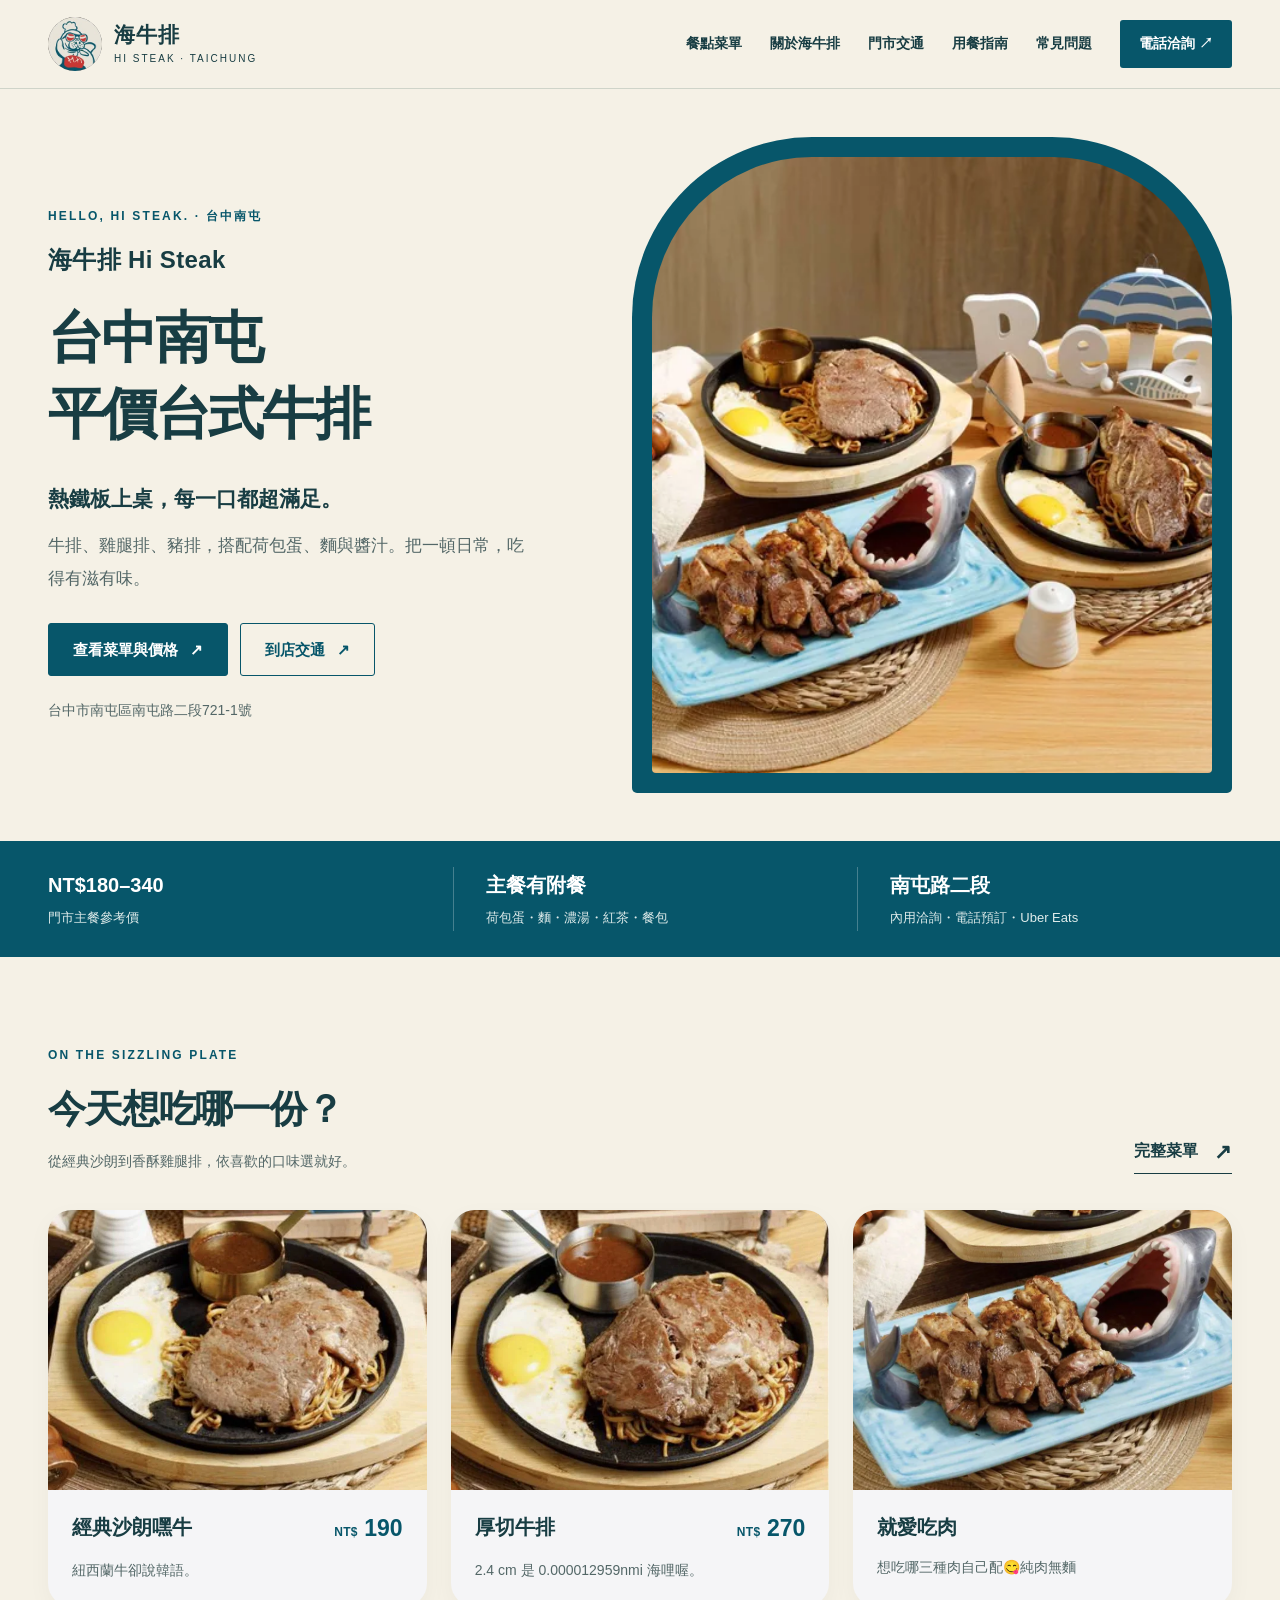
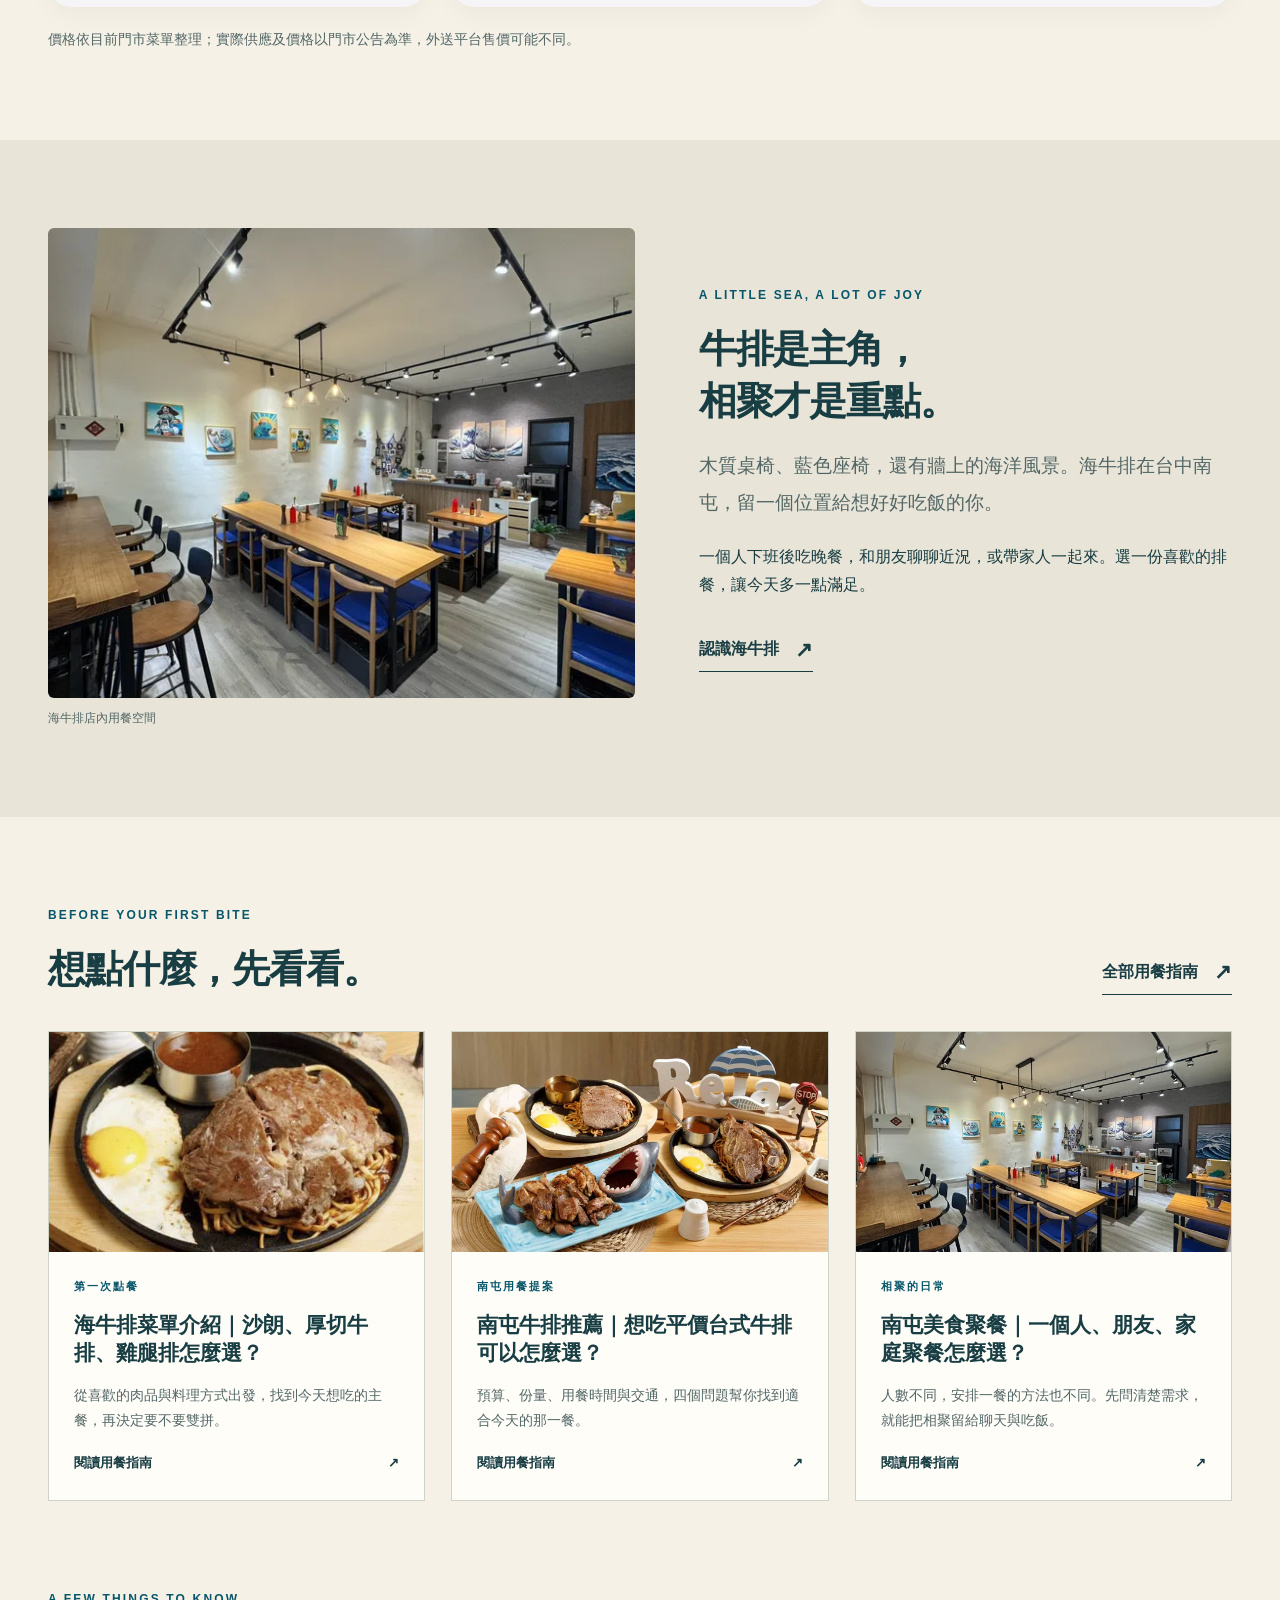
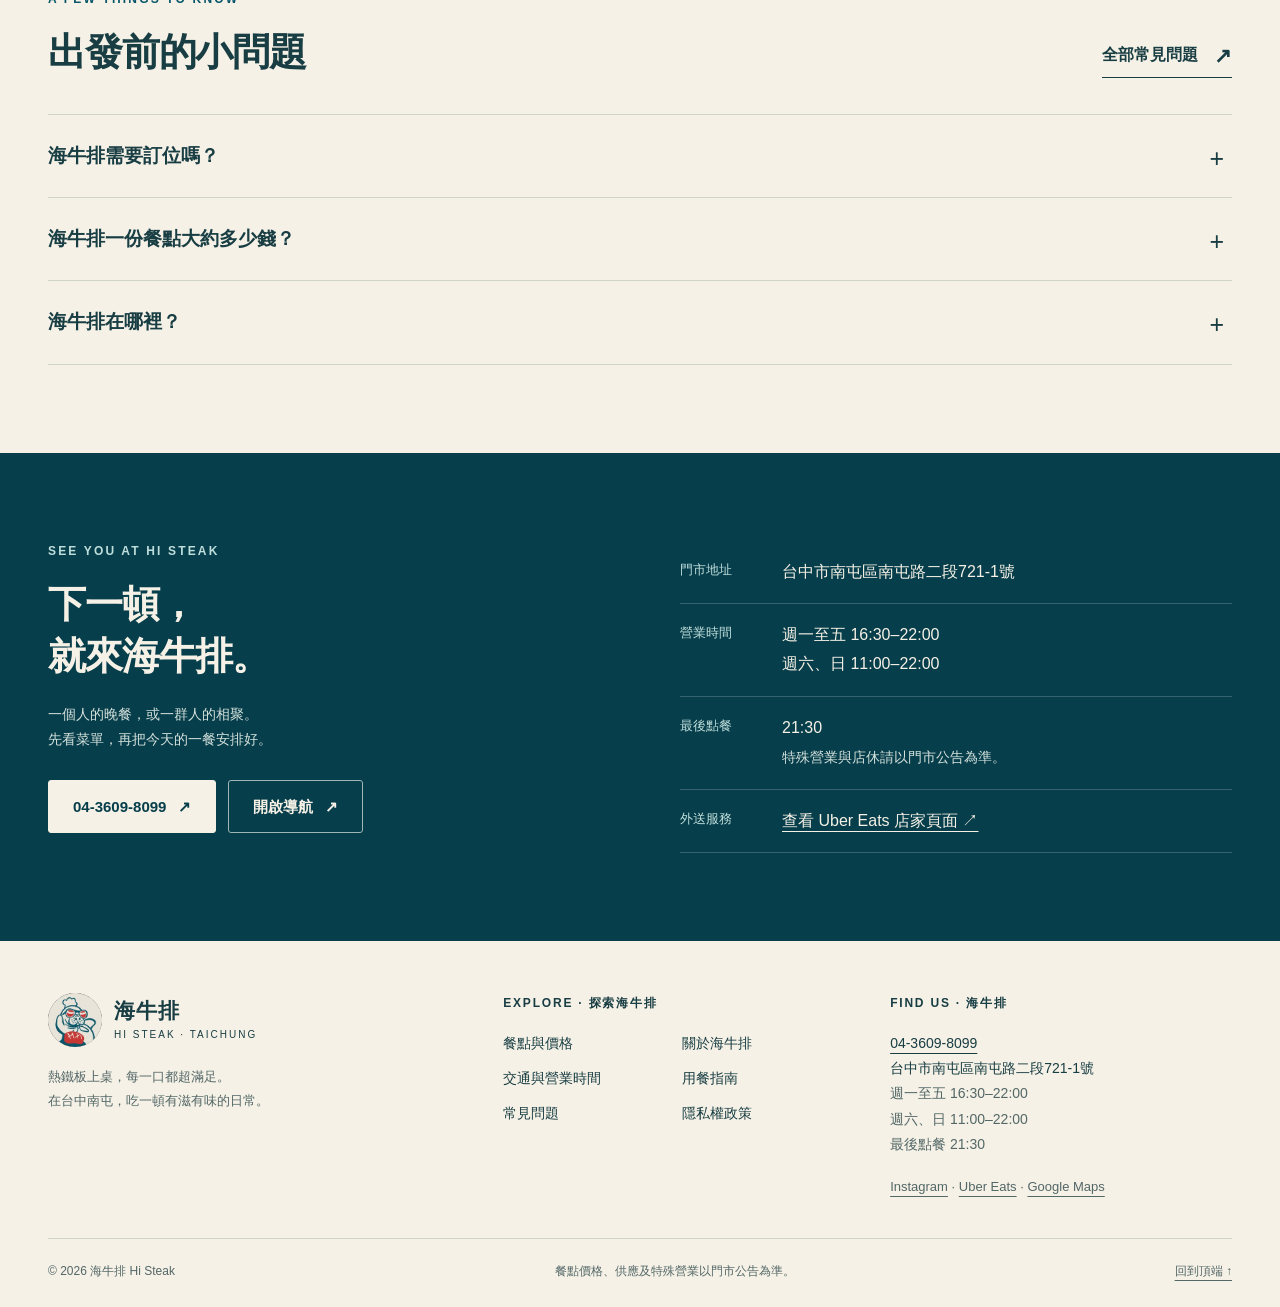
==== commit f59c68e1: "新增GA4" ====
--- a/index.html
+++ b/index.html
@@ -2,6 +2,15 @@
 <html lang="zh-Hant-TW" class="no-js">
 
 <head>
+  <!-- Google tag (gtag.js) -->
+  <script async src="https://www.googletagmanager.com/gtag/js?id=G-6GV0NTKRQH"></script>
+  <script>
+    window.dataLayer = window.dataLayer || [];
+    function gtag(){dataLayer.push(arguments);}
+    gtag('js', new Date());
+
+    gtag('config', 'G-6GV0NTKRQH');
+  </script>
   <meta charset="utf-8">
   <meta name="viewport" content="width=device-width, initial-scale=1">
   <title>海牛排 Hi Steak｜台中南屯平價台式牛排</title>
--- a/styles.css
+++ b/styles.css
@@ -399,28 +399,37 @@
 
 .dish-grid {
     display: grid;
-    grid-template-columns: repeat(3, minmax(0, 1fr));
-    gap: 28px
+    grid-template-columns: repeat(3,minmax(0,1fr));
+    gap: 24px;
 }
 
 .dish-card {
-    background: var(--white);
-    border-bottom: 3px solid var(--ocean)
-}
-
-.dish-card img {
-    aspect-ratio: 1.18;
-    object-fit: cover;
-    transition: transform .3s
-}
-
-.dish-card figure {
-    overflow: hidden
-}
-
-.dish-card:hover img {
-    transform: scale(1.025)
-}
+    background: #f5f5f7;
+    border-radius: 24px;
+    overflow: hidden;
+    box-shadow: 0 8px 24px rgba(0,0,0,.04);
+}
+
+    .dish-card img {
+        width: 100%;
+        height: 280px;
+        object-fit: cover;
+    }
+
+.dish-card-body {
+    padding: 22px;
+}
+
+    .dish-card-body h3 {
+        font-size: 24px;
+        margin-bottom: 10px;
+    }
+
+    .dish-card-body p {
+        font-size: 16px;
+        line-height: 1.8;
+        color: #5f5f65;
+    }
 
 .dish-body {
     padding: 24px
@@ -1382,18 +1391,16 @@
     }
 
     .dish-grid {
-        grid-template-columns: 1fr
-    }
-
-    .dish-card {
-        display: grid;
-        grid-template-columns: 135px 1fr
+        grid-template-columns: 1fr;
     }
 
     .dish-card img {
-        height: 100%;
-        aspect-ratio: 1;
-        object-fit: cover
+        height: 240px;
+    }
+
+    .logo-link img {
+        width: 38px;
+        height: 38px;
     }
 
     .dish-meta {
